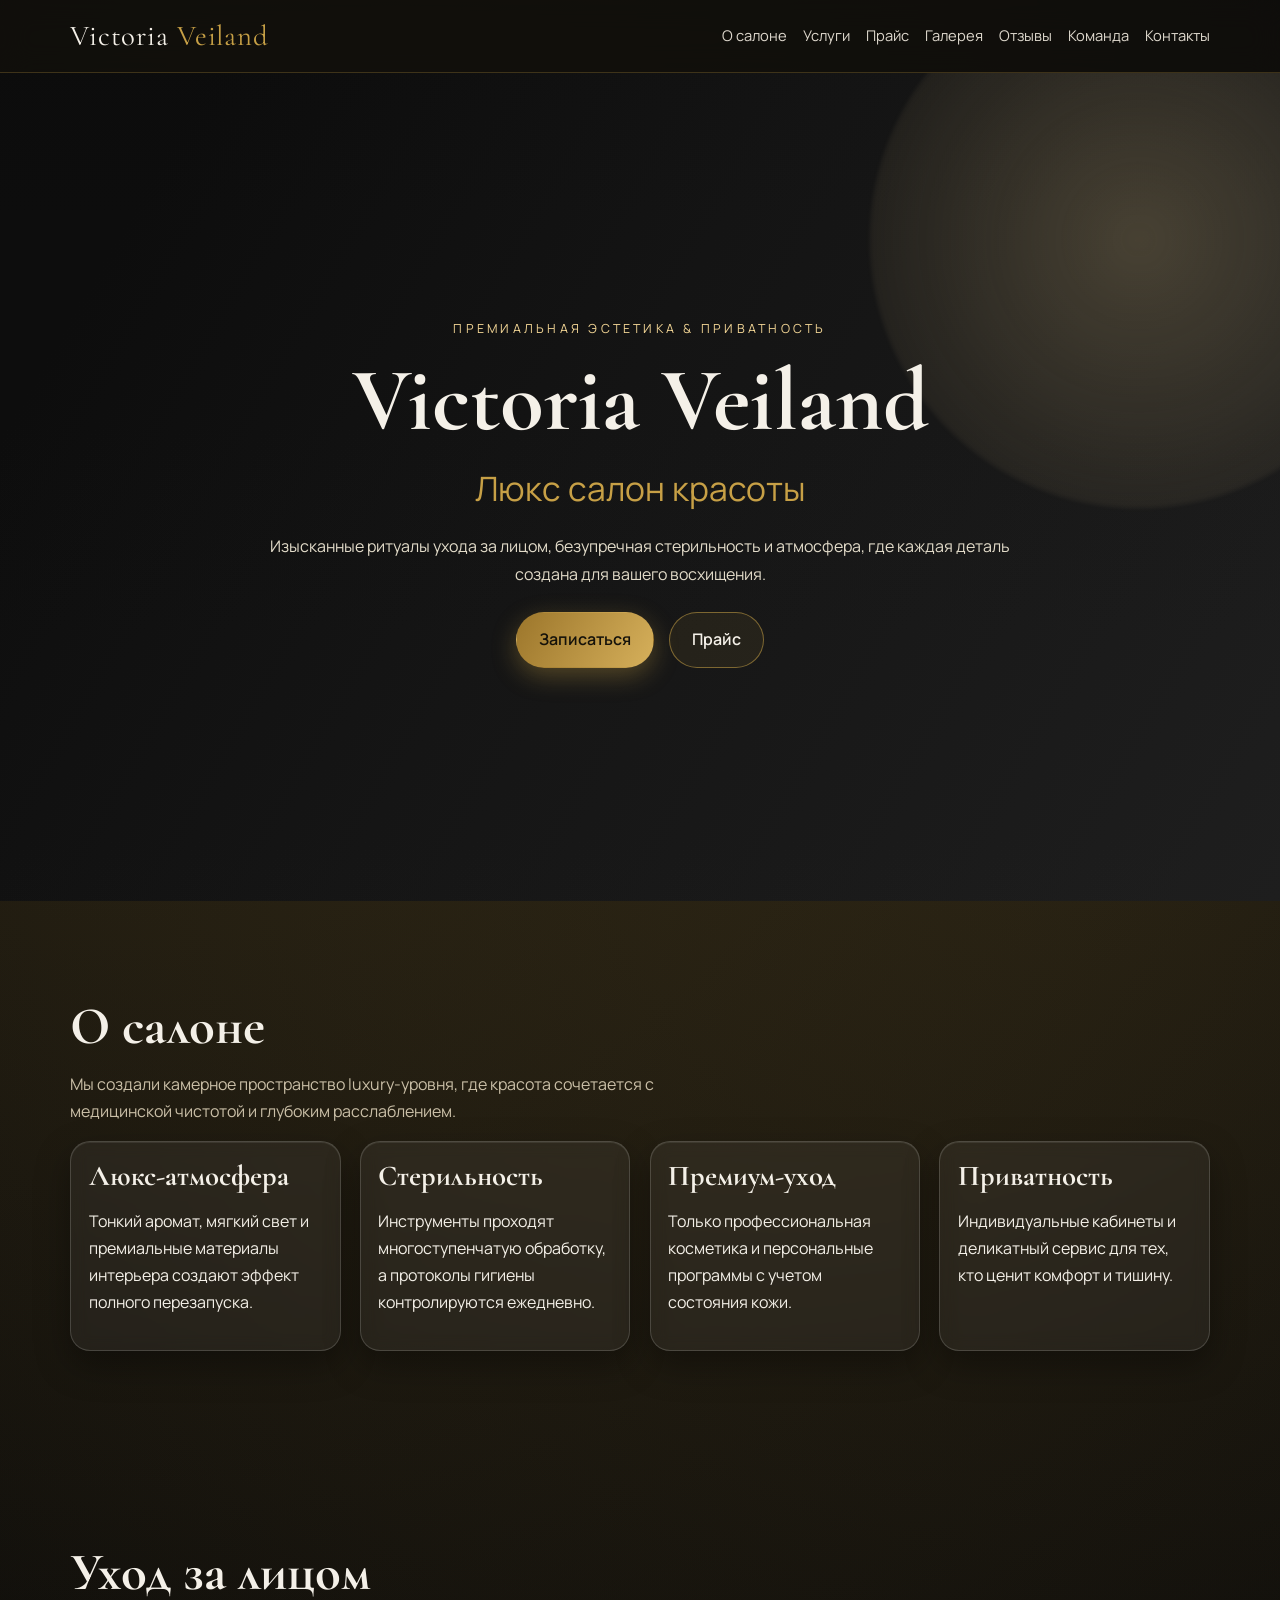
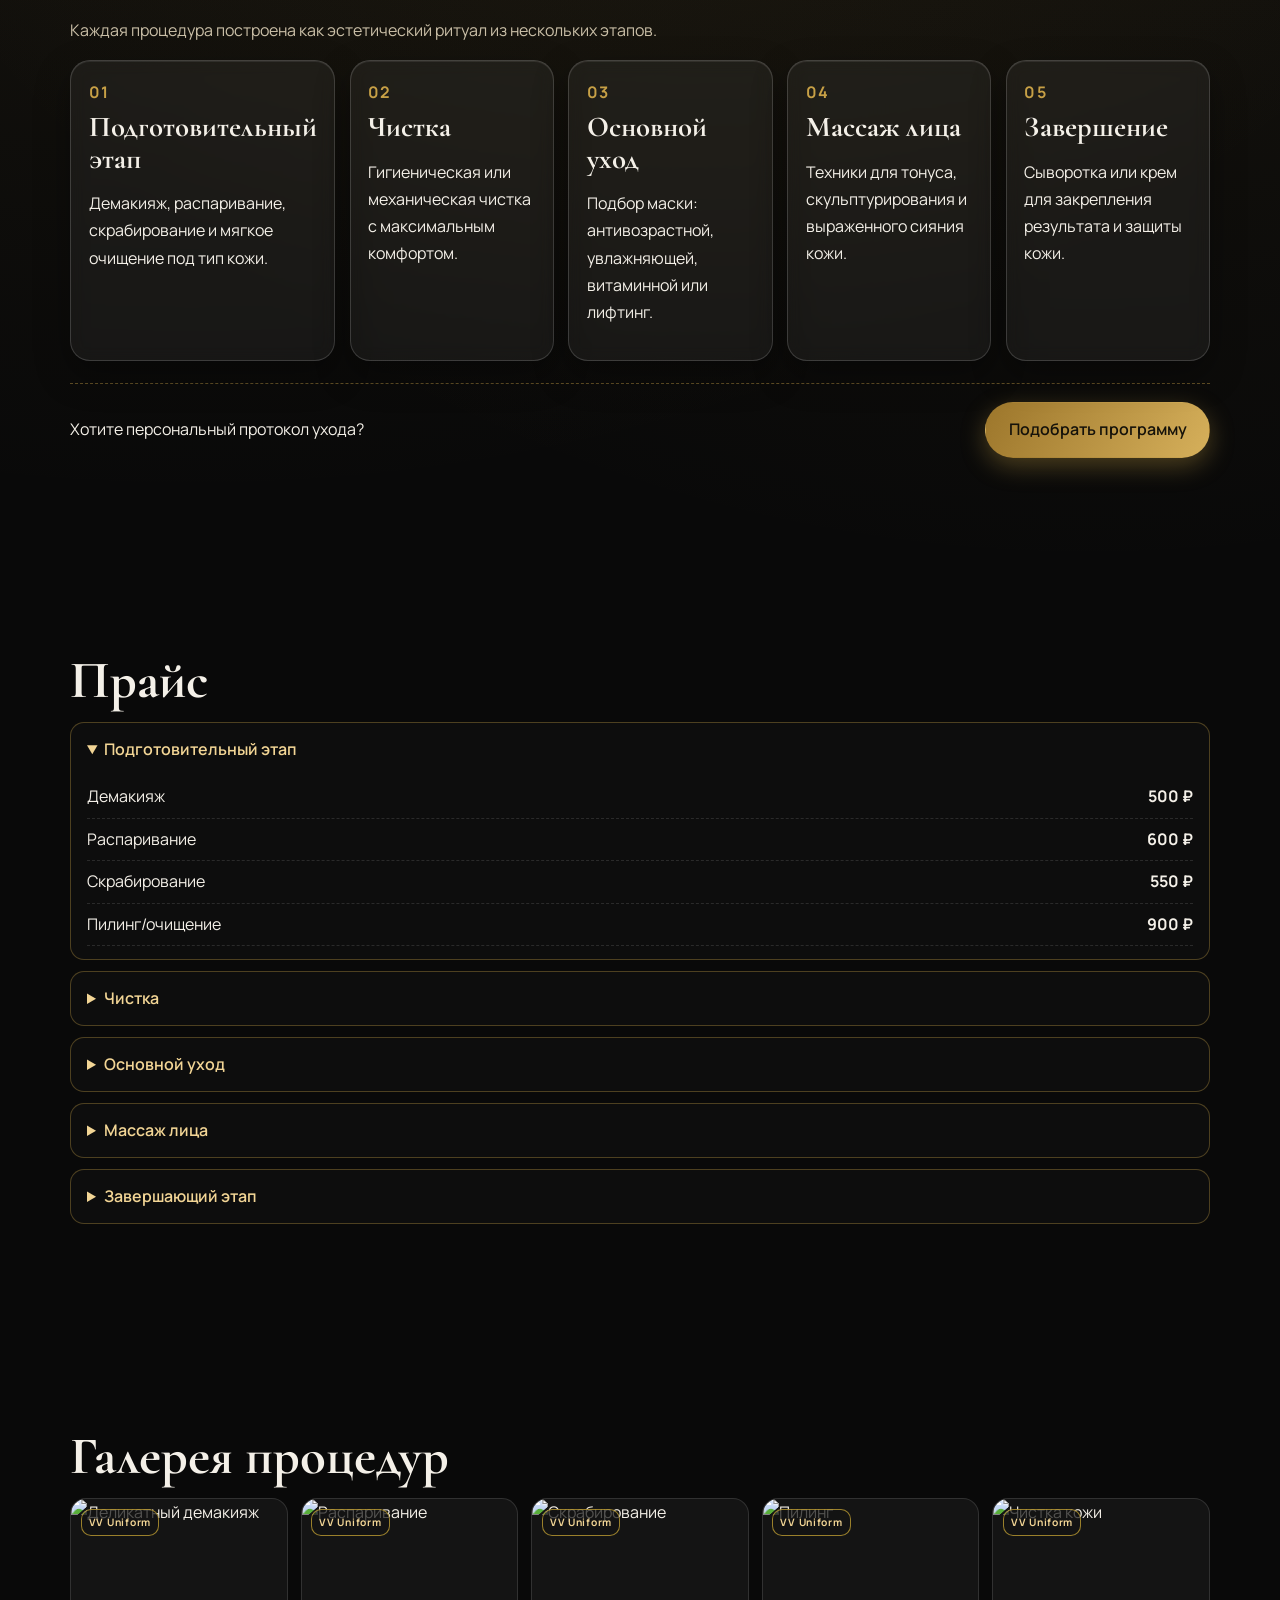
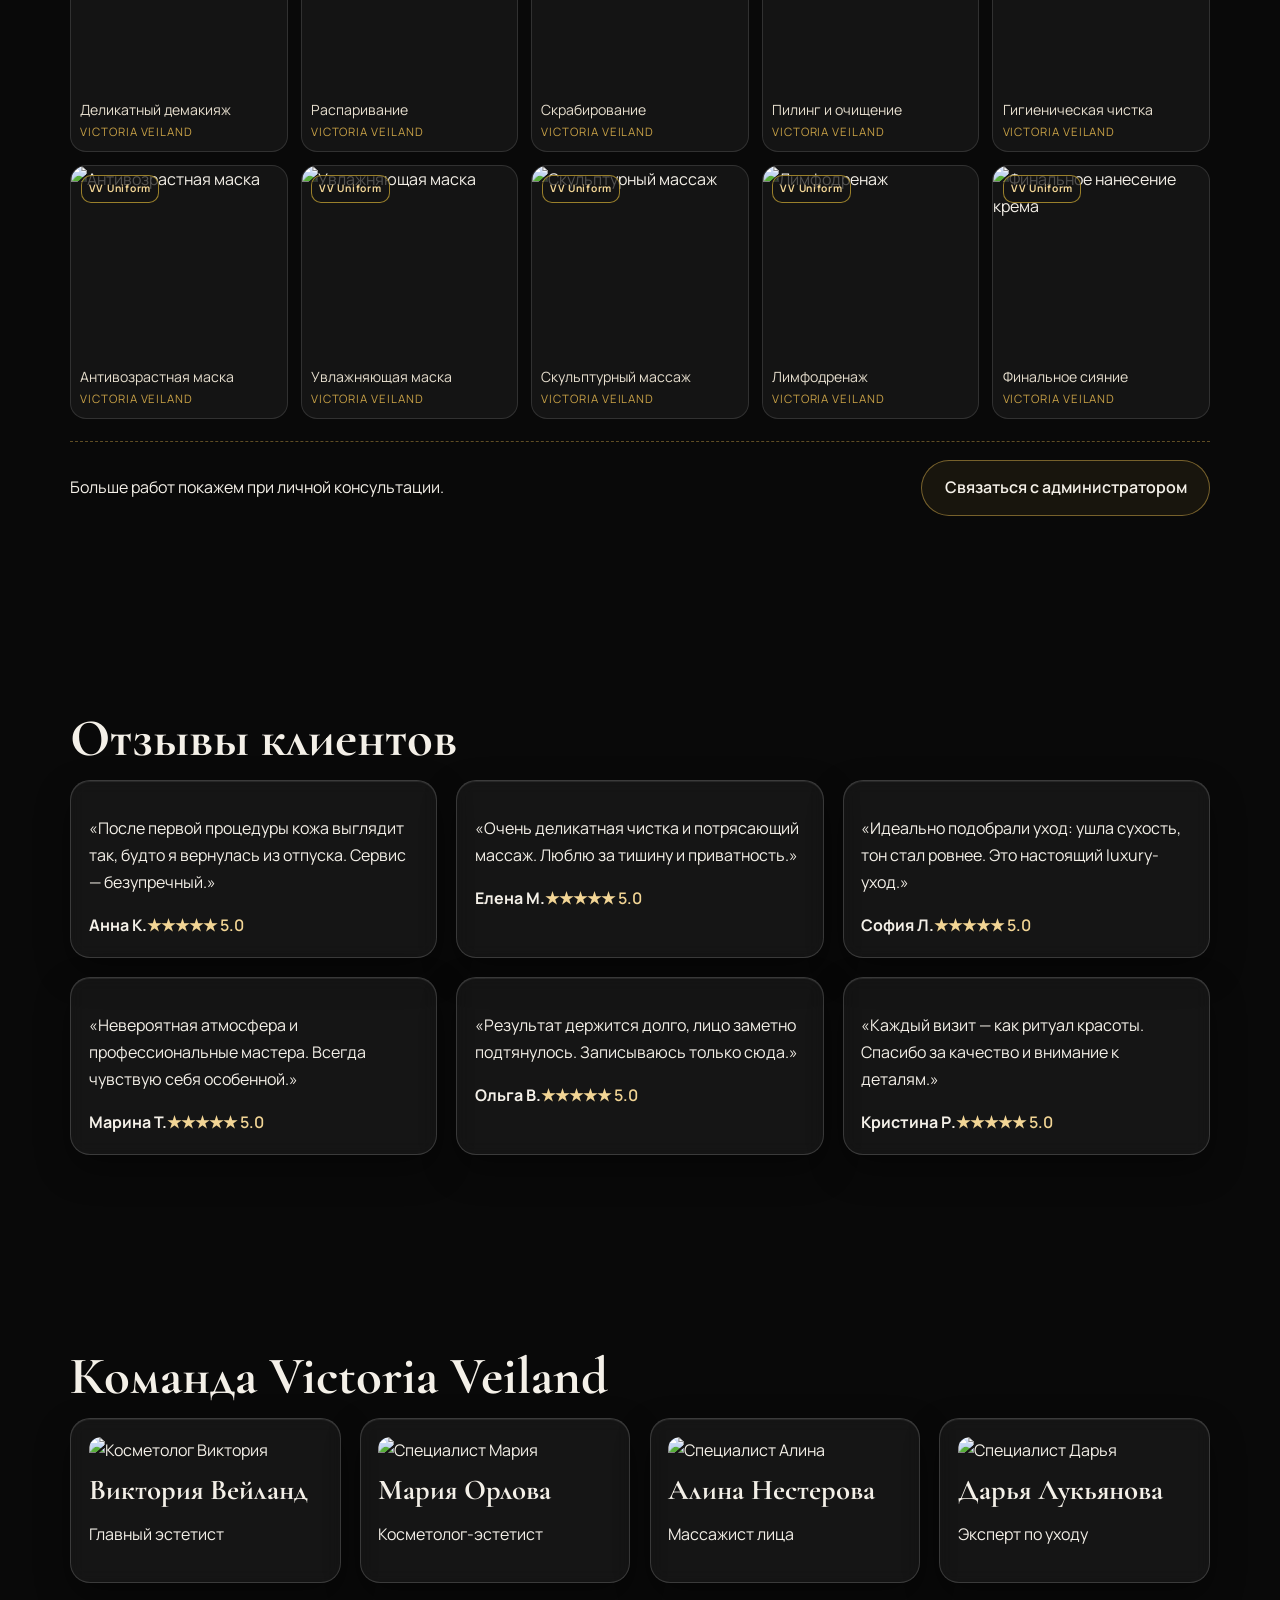
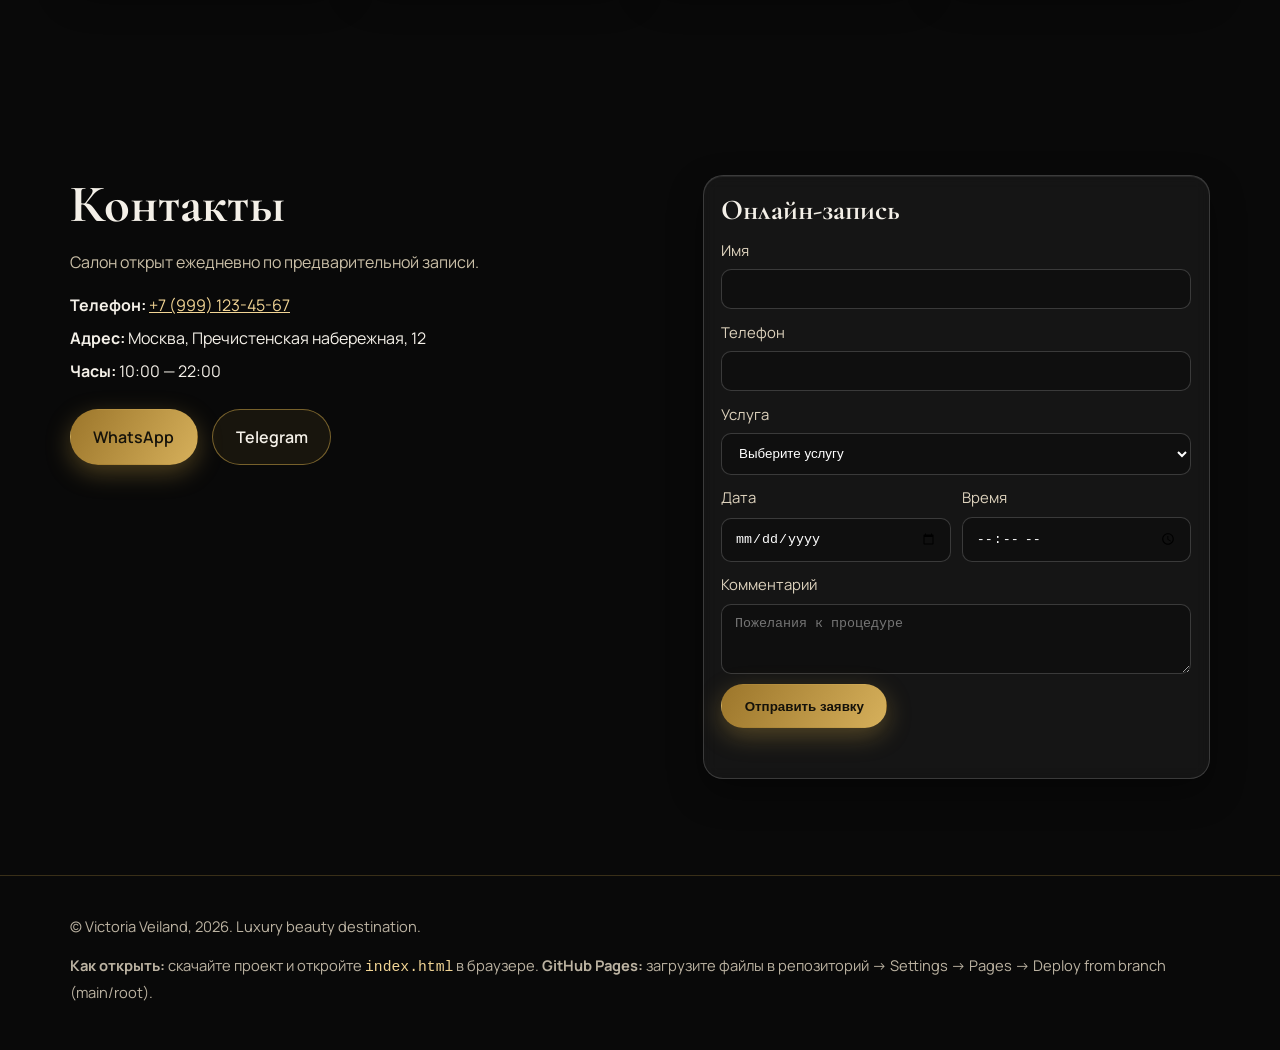
==== index.html @ d3573be5 "Create luxury one-page landing for Victoria Veiland salon" ====
<!DOCTYPE html>
<html lang="ru">
<head>
  <meta charset="UTF-8" />
  <meta name="viewport" content="width=device-width, initial-scale=1.0" />
  <meta name="description" content="Victoria Veiland — люкс салон красоты с премиальным уходом за лицом." />
  <title>Victoria Veiland — Люкс салон красоты</title>
  <link rel="preconnect" href="https://fonts.googleapis.com">
  <link rel="preconnect" href="https://fonts.gstatic.com" crossorigin>
  <link href="https://fonts.googleapis.com/css2?family=Cormorant+Garamond:wght@500;600;700&family=Manrope:wght@400;500;600&display=swap" rel="stylesheet">
  <link rel="stylesheet" href="styles.css" />
</head>
<body>
  <header class="header" id="top">
    <div class="container nav-wrap">
      <a href="#top" class="logo">Victoria <span>Veiland</span></a>
      <nav class="nav">
        <a href="#about">О салоне</a>
        <a href="#services">Услуги</a>
        <a href="#price">Прайс</a>
        <a href="#gallery">Галерея</a>
        <a href="#reviews">Отзывы</a>
        <a href="#team">Команда</a>
        <a href="#contacts">Контакты</a>
      </nav>
    </div>
  </header>

  <main>
    <section class="hero">
      <div class="hero-glow"></div>
      <div class="container hero-content reveal">
        <p class="hero-kicker">Премиальная эстетика & приватность</p>
        <h1>Victoria Veiland</h1>
        <p class="hero-subtitle">Люкс салон красоты</p>
        <p class="hero-description">Изысканные ритуалы ухода за лицом, безупречная стерильность и атмосфера, где каждая деталь создана для вашего восхищения.</p>
        <div class="hero-actions">
          <a class="btn btn-primary" href="#booking">Записаться</a>
          <a class="btn btn-ghost" href="#price">Прайс</a>
        </div>
      </div>
    </section>

    <section class="section reveal" id="about">
      <div class="container">
        <h2>О салоне</h2>
        <p class="section-lead">Мы создали камерное пространство luxury-уровня, где красота сочетается с медицинской чистотой и глубоким расслаблением.</p>
        <div class="grid four">
          <article class="glass-card">
            <h3>Люкс-атмосфера</h3>
            <p>Тонкий аромат, мягкий свет и премиальные материалы интерьера создают эффект полного перезапуска.</p>
          </article>
          <article class="glass-card">
            <h3>Стерильность</h3>
            <p>Инструменты проходят многоступенчатую обработку, а протоколы гигиены контролируются ежедневно.</p>
          </article>
          <article class="glass-card">
            <h3>Премиум-уход</h3>
            <p>Только профессиональная косметика и персональные программы с учетом состояния кожи.</p>
          </article>
          <article class="glass-card">
            <h3>Приватность</h3>
            <p>Индивидуальные кабинеты и деликатный сервис для тех, кто ценит комфорт и тишину.</p>
          </article>
        </div>
      </div>
    </section>

    <section class="section reveal" id="services">
      <div class="container">
        <h2>Уход за лицом</h2>
        <p class="section-lead">Каждая процедура построена как эстетический ритуал из нескольких этапов.</p>
        <div class="timeline">
          <article class="glass-card stage">
            <span>01</span><h3>Подготовительный этап</h3><p>Демакияж, распаривание, скрабирование и мягкое очищение под тип кожи.</p>
          </article>
          <article class="glass-card stage">
            <span>02</span><h3>Чистка</h3><p>Гигиеническая или механическая чистка с максимальным комфортом.</p>
          </article>
          <article class="glass-card stage">
            <span>03</span><h3>Основной уход</h3><p>Подбор маски: антивозрастной, увлажняющей, витаминной или лифтинг.</p>
          </article>
          <article class="glass-card stage">
            <span>04</span><h3>Массаж лица</h3><p>Техники для тонуса, скульптурирования и выраженного сияния кожи.</p>
          </article>
          <article class="glass-card stage">
            <span>05</span><h3>Завершение</h3><p>Сыворотка или крем для закрепления результата и защиты кожи.</p>
          </article>
        </div>
        <div class="cta-inline">
          <p>Хотите персональный протокол ухода?</p>
          <a class="btn btn-primary" href="#booking">Подобрать программу</a>
        </div>
      </div>
    </section>

    <section class="section reveal" id="price">
      <div class="container">
        <h2>Прайс</h2>
        <div class="accordion">
          <details open>
            <summary>Подготовительный этап</summary>
            <ul>
              <li><span>Демакияж</span><b>500 ₽</b></li>
              <li><span>Распаривание</span><b>600 ₽</b></li>
              <li><span>Скрабирование</span><b>550 ₽</b></li>
              <li><span>Пилинг/очищение</span><b>900 ₽</b></li>
            </ul>
          </details>
          <details>
            <summary>Чистка</summary>
            <ul>
              <li><span>Гигиеническая чистка</span><b>1400 ₽</b></li>
              <li><span>Механическая чистка</span><b>1900 ₽</b></li>
            </ul>
          </details>
          <details>
            <summary>Основной уход</summary>
            <ul>
              <li><span>Маска распаривающая</span><b>800 ₽</b></li>
              <li><span>Маска (антивозрастная)</span><b>1500 ₽</b></li>
              <li><span>Маска (увлажняющая)</span><b>1200 ₽</b></li>
              <li><span>Маска (для упругости/подтягивающая)</span><b>1400 ₽</b></li>
              <li><span>Маска (витаминная/питательная)</span><b>1300 ₽</b></li>
            </ul>
          </details>
          <details>
            <summary>Массаж лица</summary>
            <ul>
              <li><span>Классический</span><b>1600 ₽</b></li>
              <li><span>Скульптурирующий</span><b>1900 ₽</b></li>
              <li><span>Лимфодренажный</span><b>1700 ₽</b></li>
              <li><span>Против второго подбородка</span><b>1800 ₽</b></li>
              <li><span>Медовый</span><b>2000 ₽</b></li>
            </ul>
          </details>
          <details>
            <summary>Завершающий этап</summary>
            <ul>
              <li><span>Нанесение сыворотки или крема</span><b>500 ₽</b></li>
            </ul>
          </details>
        </div>
      </div>
    </section>

    <section class="section reveal" id="gallery">
      <div class="container">
        <h2>Галерея процедур</h2>
        <div class="gallery-grid">
          <figure class="photo-card"><img src="images/service-01.jpg" alt="Деликатный демакияж"><figcaption>Деликатный демакияж <span>Victoria Veiland</span></figcaption></figure>
          <figure class="photo-card"><img src="images/service-02.jpg" alt="Распаривание"><figcaption>Распаривание <span>Victoria Veiland</span></figcaption></figure>
          <figure class="photo-card"><img src="images/service-03.jpg" alt="Скрабирование"><figcaption>Скрабирование <span>Victoria Veiland</span></figcaption></figure>
          <figure class="photo-card"><img src="images/service-04.jpg" alt="Пилинг"><figcaption>Пилинг и очищение <span>Victoria Veiland</span></figcaption></figure>
          <figure class="photo-card"><img src="images/service-05.jpg" alt="Чистка кожи"><figcaption>Гигиеническая чистка <span>Victoria Veiland</span></figcaption></figure>
          <figure class="photo-card"><img src="images/service-06.jpg" alt="Антивозрастная маска"><figcaption>Антивозрастная маска <span>Victoria Veiland</span></figcaption></figure>
          <figure class="photo-card"><img src="images/service-07.jpg" alt="Увлажняющая маска"><figcaption>Увлажняющая маска <span>Victoria Veiland</span></figcaption></figure>
          <figure class="photo-card"><img src="images/service-08.jpg" alt="Скульптурный массаж"><figcaption>Скульптурный массаж <span>Victoria Veiland</span></figcaption></figure>
          <figure class="photo-card"><img src="images/service-09.jpg" alt="Лимфодренаж"><figcaption>Лимфодренаж <span>Victoria Veiland</span></figcaption></figure>
          <figure class="photo-card"><img src="images/service-10.jpg" alt="Финальное нанесение крема"><figcaption>Финальное сияние <span>Victoria Veiland</span></figcaption></figure>
        </div>
        <div class="cta-inline">
          <p>Больше работ покажем при личной консультации.</p>
          <a class="btn btn-ghost" href="#contacts">Связаться с администратором</a>
        </div>
      </div>
    </section>

    <section class="section reveal" id="reviews">
      <div class="container">
        <h2>Отзывы клиентов</h2>
        <div class="grid three">
          <article class="glass-card review"><p>«После первой процедуры кожа выглядит так, будто я вернулась из отпуска. Сервис — безупречный.»</p><strong>Анна К.</strong><span>★★★★★ 5.0</span></article>
          <article class="glass-card review"><p>«Очень деликатная чистка и потрясающий массаж. Люблю за тишину и приватность.»</p><strong>Елена М.</strong><span>★★★★★ 5.0</span></article>
          <article class="glass-card review"><p>«Идеально подобрали уход: ушла сухость, тон стал ровнее. Это настоящий luxury-уход.»</p><strong>София Л.</strong><span>★★★★★ 5.0</span></article>
          <article class="glass-card review"><p>«Невероятная атмосфера и профессиональные мастера. Всегда чувствую себя особенной.»</p><strong>Марина Т.</strong><span>★★★★★ 5.0</span></article>
          <article class="glass-card review"><p>«Результат держится долго, лицо заметно подтянулось. Записываюсь только сюда.»</p><strong>Ольга В.</strong><span>★★★★★ 5.0</span></article>
          <article class="glass-card review"><p>«Каждый визит — как ритуал красоты. Спасибо за качество и внимание к деталям.»</p><strong>Кристина Р.</strong><span>★★★★★ 5.0</span></article>
        </div>
      </div>
    </section>

    <section class="section reveal" id="team">
      <div class="container">
        <h2>Команда Victoria Veiland</h2>
        <div class="grid four team-grid">
          <article class="glass-card specialist"><img src="images/team-01.jpg" alt="Косметолог Виктория"><h3>Виктория Вейланд</h3><p>Главный эстетист</p></article>
          <article class="glass-card specialist"><img src="images/team-02.jpg" alt="Специалист Мария"><h3>Мария Орлова</h3><p>Косметолог-эстетист</p></article>
          <article class="glass-card specialist"><img src="images/team-03.jpg" alt="Специалист Алина"><h3>Алина Нестерова</h3><p>Массажист лица</p></article>
          <article class="glass-card specialist"><img src="images/team-04.jpg" alt="Специалист Дарья"><h3>Дарья Лукьянова</h3><p>Эксперт по уходу</p></article>
        </div>
      </div>
    </section>

    <section class="section reveal" id="contacts">
      <div class="container two-col">
        <div>
          <h2>Контакты</h2>
          <p class="section-lead">Салон открыт ежедневно по предварительной записи.</p>
          <ul class="contact-list">
            <li><strong>Телефон:</strong> <a href="tel:+79991234567">+7 (999) 123-45-67</a></li>
            <li><strong>Адрес:</strong> Москва, Пречистенская набережная, 12</li>
            <li><strong>Часы:</strong> 10:00 — 22:00</li>
          </ul>
          <div class="hero-actions">
            <a class="btn btn-primary" href="https://wa.me/79991234567" target="_blank" rel="noopener">WhatsApp</a>
            <a class="btn btn-ghost" href="https://t.me/victoriaveiland" target="_blank" rel="noopener">Telegram</a>
          </div>
        </div>
        <form class="glass-card booking-form" id="booking">
          <h3>Онлайн-запись</h3>
          <label>Имя<input type="text" name="name" required></label>
          <label>Телефон<input type="tel" name="phone" required></label>
          <label>Услуга
            <select name="service" required>
              <option value="">Выберите услугу</option>
              <option>Комплексный уход за лицом</option>
              <option>Чистка лица</option>
              <option>Массаж лица</option>
              <option>Индивидуальная программа</option>
            </select>
          </label>
          <div class="form-row">
            <label>Дата<input type="date" name="date" required></label>
            <label>Время<input type="time" name="time" required></label>
          </div>
          <label>Комментарий<textarea name="comment" rows="3" placeholder="Пожелания к процедуре"></textarea></label>
          <button type="submit" class="btn btn-primary">Отправить заявку</button>
          <p class="success-message" id="formMessage" aria-live="polite"></p>
        </form>
      </div>
    </section>
  </main>

  <footer class="footer">
    <div class="container">
      <p>© Victoria Veiland, 2026. Luxury beauty destination.</p>
      <p class="howto"><strong>Как открыть:</strong> скачайте проект и откройте <code>index.html</code> в браузере. <strong>GitHub Pages:</strong> загрузите файлы в репозиторий → Settings → Pages → Deploy from branch (main/root).</p>
    </div>
  </footer>
  <script src="script.js"></script>
</body>
</html>
---- styles.css ----
:root {
  --bg: #090909;
  --bg-soft: #111112;
  --gold: #c7a046;
  --gold-soft: #f2d595;
  --text: #f4f0e8;
  --muted: #cabfa7;
  --glass: rgba(255, 255, 255, 0.05);
  --border: rgba(255, 255, 255, 0.16);
}
* { box-sizing: border-box; }
html { scroll-behavior: smooth; }
body {
  margin: 0;
  font-family: 'Manrope', sans-serif;
  color: var(--text);
  background: radial-gradient(circle at 15% 5%, rgba(199, 160, 70, 0.16), transparent 32%),
              radial-gradient(circle at 85% 12%, rgba(199, 160, 70, 0.12), transparent 28%),
              var(--bg);
  line-height: 1.7;
}
.container { width: min(1140px, 92vw); margin: 0 auto; }
.section { padding: 6rem 0; }
h1, h2, h3 { font-family: 'Cormorant Garamond', serif; line-height: 1.1; margin: 0 0 .8rem; }
h1 { font-size: clamp(2.8rem, 7vw, 6rem); }
h2 { font-size: clamp(2rem, 5vw, 3.3rem); }
h3 { font-size: 1.8rem; }
.section-lead { color: var(--muted); max-width: 68ch; }

.header {
  position: sticky; top: 0; z-index: 30;
  backdrop-filter: blur(14px);
  background: rgba(10,10,10,.75);
  border-bottom: 1px solid rgba(199,160,70,.25);
}
.nav-wrap { display: flex; align-items: center; justify-content: space-between; min-height: 72px; gap: 1rem; }
.logo { color: var(--text); text-decoration: none; font-family: 'Cormorant Garamond', serif; font-size: 1.8rem; letter-spacing: .03em; }
.logo span { color: var(--gold); }
.nav { display: flex; gap: 1rem; flex-wrap: wrap; }
.nav a { color: #ded8cd; text-decoration: none; font-size: .92rem; }
.nav a:hover { color: var(--gold-soft); }

.hero {
  min-height: 92vh;
  display: grid;
  place-items: center;
  position: relative;
  overflow: hidden;
  background: linear-gradient(120deg, #0a0a0a 12%, #111111 46%, #1a1a1a 100%);
}
.hero::before {
  content: "";
  position: absolute;
  inset: 0;
  background: linear-gradient(to top, rgba(9,9,9,0.92), rgba(9,9,9,0.48)), url('images/hero.jpg') center/cover no-repeat;
  mix-blend-mode: screen;
  opacity: .46;
}
.hero-glow {
  position: absolute;
  width: 42vw; height: 42vw;
  border-radius: 50%;
  right: -10vw; top: -8vw;
  background: radial-gradient(circle, rgba(242,213,149,.22), rgba(242,213,149,0));
  filter: blur(2px);
}
.hero-content { position: relative; text-align: center; max-width: 760px; z-index: 2; }
.hero-kicker { text-transform: uppercase; letter-spacing: .26em; font-size: .78rem; color: var(--gold-soft); }
.hero-subtitle { font-size: clamp(1.5rem, 4vw, 2.1rem); color: var(--gold); margin: -.2rem 0 1rem; }
.hero-description { color: #e2dbc9; }
.hero-actions { display: flex; gap: .9rem; flex-wrap: wrap; margin-top: 1.5rem; }
.hero-content .hero-actions { justify-content: center; }

.btn {
  display: inline-flex; align-items: center; justify-content: center;
  padding: .85rem 1.4rem;
  border-radius: 999px;
  text-decoration: none;
  border: 1px solid transparent;
  transition: transform .35s ease, box-shadow .35s ease, background .35s ease;
  font-weight: 600;
  color: var(--text);
}
.btn:hover { transform: translateY(-2px); }
.btn-primary {
  background: linear-gradient(120deg, #9c762b, #d6b05b);
  color: #15120a;
  box-shadow: 0 8px 25px rgba(199,160,70,.35);
}
.btn-ghost {
  border-color: rgba(199,160,70,.55);
  background: rgba(199,160,70,.08);
}

.grid { display: grid; gap: 1.2rem; }
.grid.four { grid-template-columns: repeat(4, minmax(0, 1fr)); }
.grid.three { grid-template-columns: repeat(3, minmax(0, 1fr)); }
.two-col { display: grid; gap: 1.5rem; grid-template-columns: 1.2fr 1fr; }

.glass-card {
  background: var(--glass);
  border: 1px solid var(--border);
  backdrop-filter: blur(8px);
  border-radius: 20px;
  padding: 1.1rem;
  box-shadow: 0 14px 34px rgba(0,0,0,.35), inset 0 1px 0 rgba(255,255,255,.08);
  transition: transform .38s ease, border-color .38s ease;
}
.glass-card:hover { transform: translateY(-5px); border-color: rgba(199,160,70,.55); }

.timeline { display: grid; grid-template-columns: repeat(5, 1fr); gap: .9rem; margin-top: 1rem; }
.stage span { display: inline-block; color: var(--gold); font-weight: 700; letter-spacing: .08em; margin-bottom: .3rem; }
.cta-inline {
  margin-top: 1.4rem;
  border-top: 1px dashed rgba(199,160,70,.45);
  padding-top: 1rem;
  display: flex; justify-content: space-between; align-items: center; gap: 1rem; flex-wrap: wrap;
}

.accordion details {
  border: 1px solid rgba(199,160,70,.35);
  background: rgba(255,255,255,.02);
  margin-bottom: .7rem;
  border-radius: 14px;
  padding: .8rem 1rem;
}
.accordion summary { cursor: pointer; font-weight: 600; color: var(--gold-soft); }
.accordion ul { list-style: none; margin: .8rem 0 0; padding: 0; }
.accordion li { display: flex; justify-content: space-between; border-bottom: 1px dashed rgba(255,255,255,.12); padding: .45rem 0; }

.gallery-grid { display: grid; grid-template-columns: repeat(5,1fr); gap: .8rem; }
.photo-card { margin: 0; position: relative; overflow: hidden; border-radius: 16px; background: #141414; border: 1px solid rgba(255,255,255,.12); }
.photo-card img { width: 100%; height: 190px; object-fit: cover; display: block; transition: transform .4s ease; }
.photo-card::after {
  content: "VV Uniform";
  position: absolute;
  top: .6rem; left: .6rem;
  font-size: .64rem; font-weight: 700; letter-spacing: .07em;
  background: rgba(20,20,20,.72); border: 1px solid rgba(212,175,55,.7);
  padding: .25rem .45rem; border-radius: 10px; color: var(--gold-soft);
}
.photo-card figcaption { padding: .58rem; font-size: .88rem; color: #e6dece; }
.photo-card figcaption span { display: block; color: var(--gold); font-size: .72rem; letter-spacing: .08em; text-transform: uppercase; }
.photo-card:hover img { transform: scale(1.06); }

.review span { color: var(--gold-soft); font-weight: 600; }
.specialist img { width: 100%; border-radius: 12px; height: 220px; object-fit: cover; margin-bottom: .6rem; }
.contact-list { list-style: none; padding: 0; }
.contact-list li { margin: .35rem 0; }
.contact-list a { color: var(--gold-soft); }
.booking-form label { display: grid; gap: .38rem; margin-bottom: .65rem; font-size: .93rem; color: #ddd2bd; }
.booking-form input, .booking-form textarea, .booking-form select {
  width: 100%; padding: .72rem .8rem; border-radius: 10px; border: 1px solid rgba(255,255,255,.18);
  background: rgba(0,0,0,.28); color: #fff;
}
.form-row { display: grid; grid-template-columns: 1fr 1fr; gap: .7rem; }
.success-message { min-height: 1.4rem; margin: .65rem 0 0; color: var(--gold-soft); }
.footer { border-top: 1px solid rgba(199,160,70,.25); padding: 1.4rem 0 2rem; color: #bcb3a2; font-size: .92rem; }
.howto code { color: var(--gold-soft); }

.reveal { opacity: 0; transform: translateY(24px); transition: opacity .8s ease, transform .8s ease; }
.reveal.visible { opacity: 1; transform: translateY(0); }

@media (max-width: 1100px) {
  .grid.four, .timeline, .gallery-grid { grid-template-columns: repeat(2, 1fr); }
  .grid.three { grid-template-columns: repeat(2, 1fr); }
}
@media (max-width: 760px) {
  .nav { display: none; }
  .section { padding: 4.2rem 0; }
  .grid.four, .grid.three, .timeline, .gallery-grid, .two-col, .form-row { grid-template-columns: 1fr; }
  .photo-card img { height: 220px; }
}
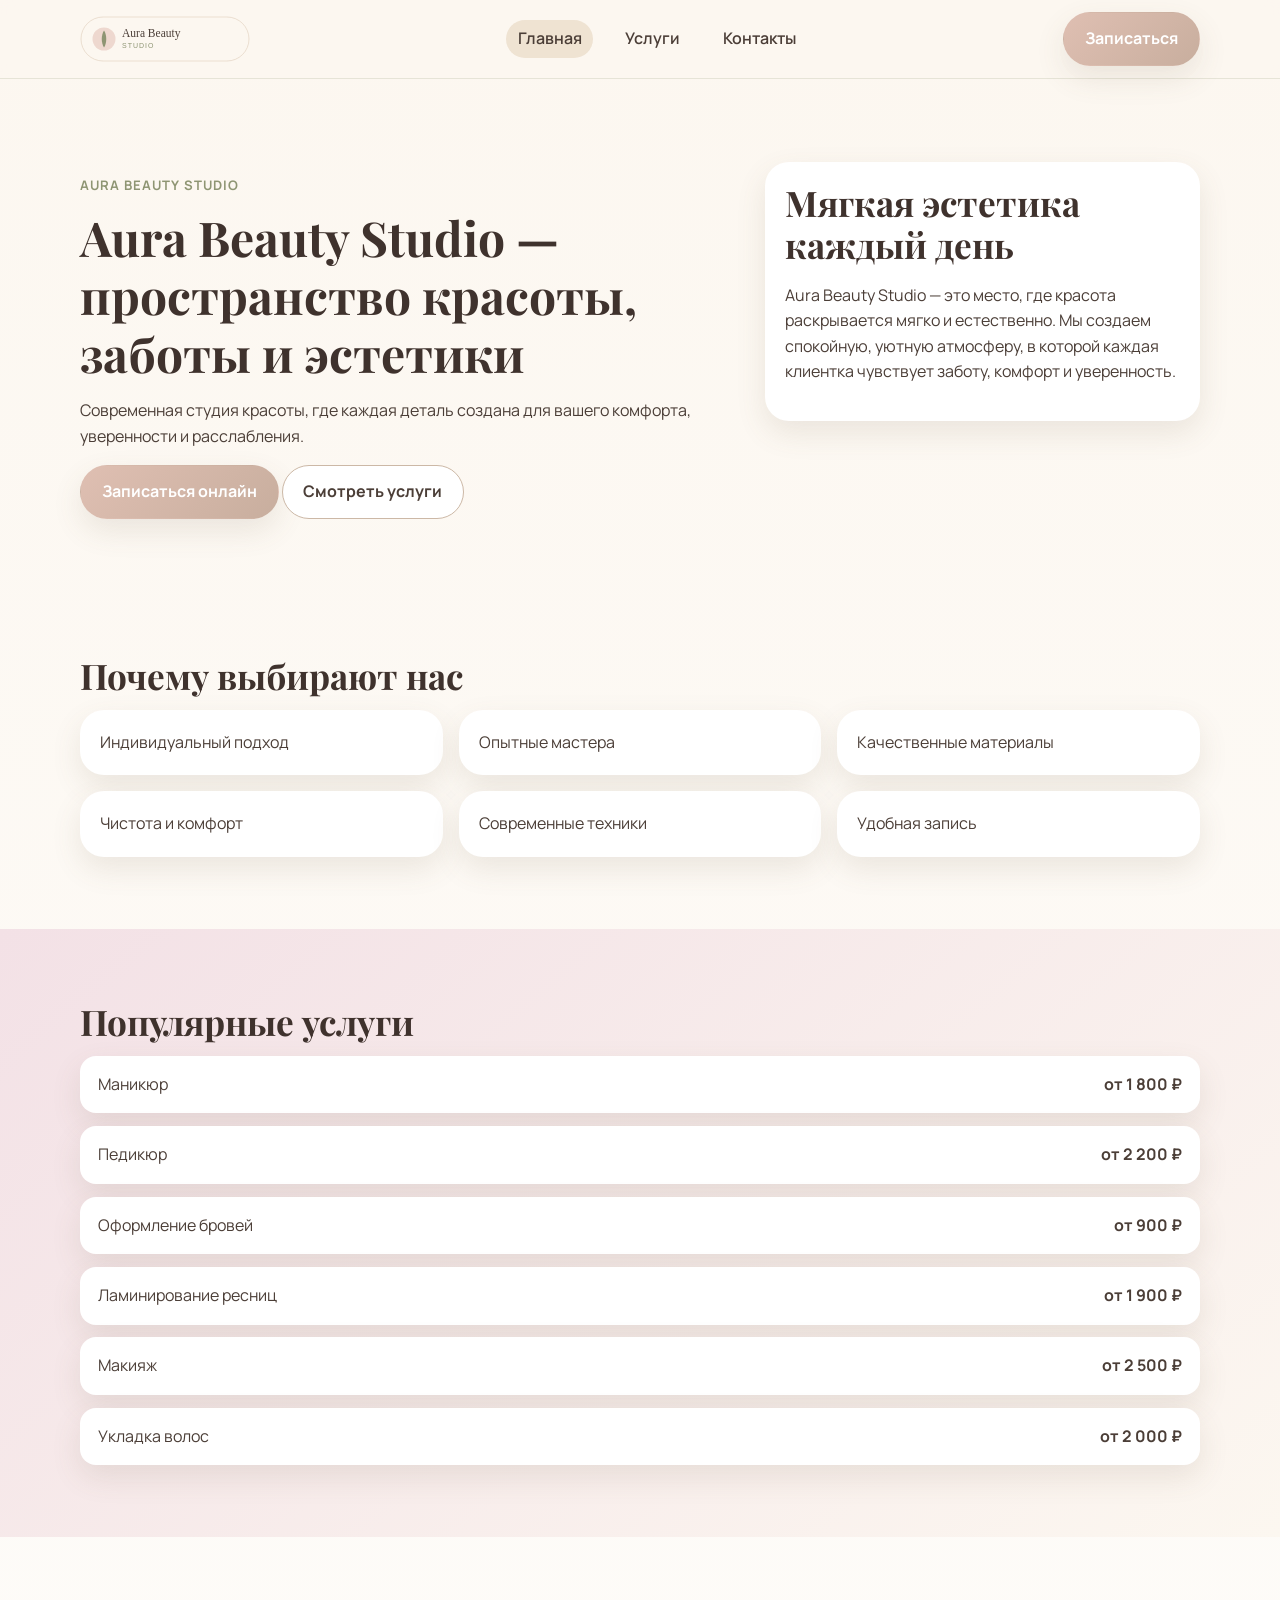
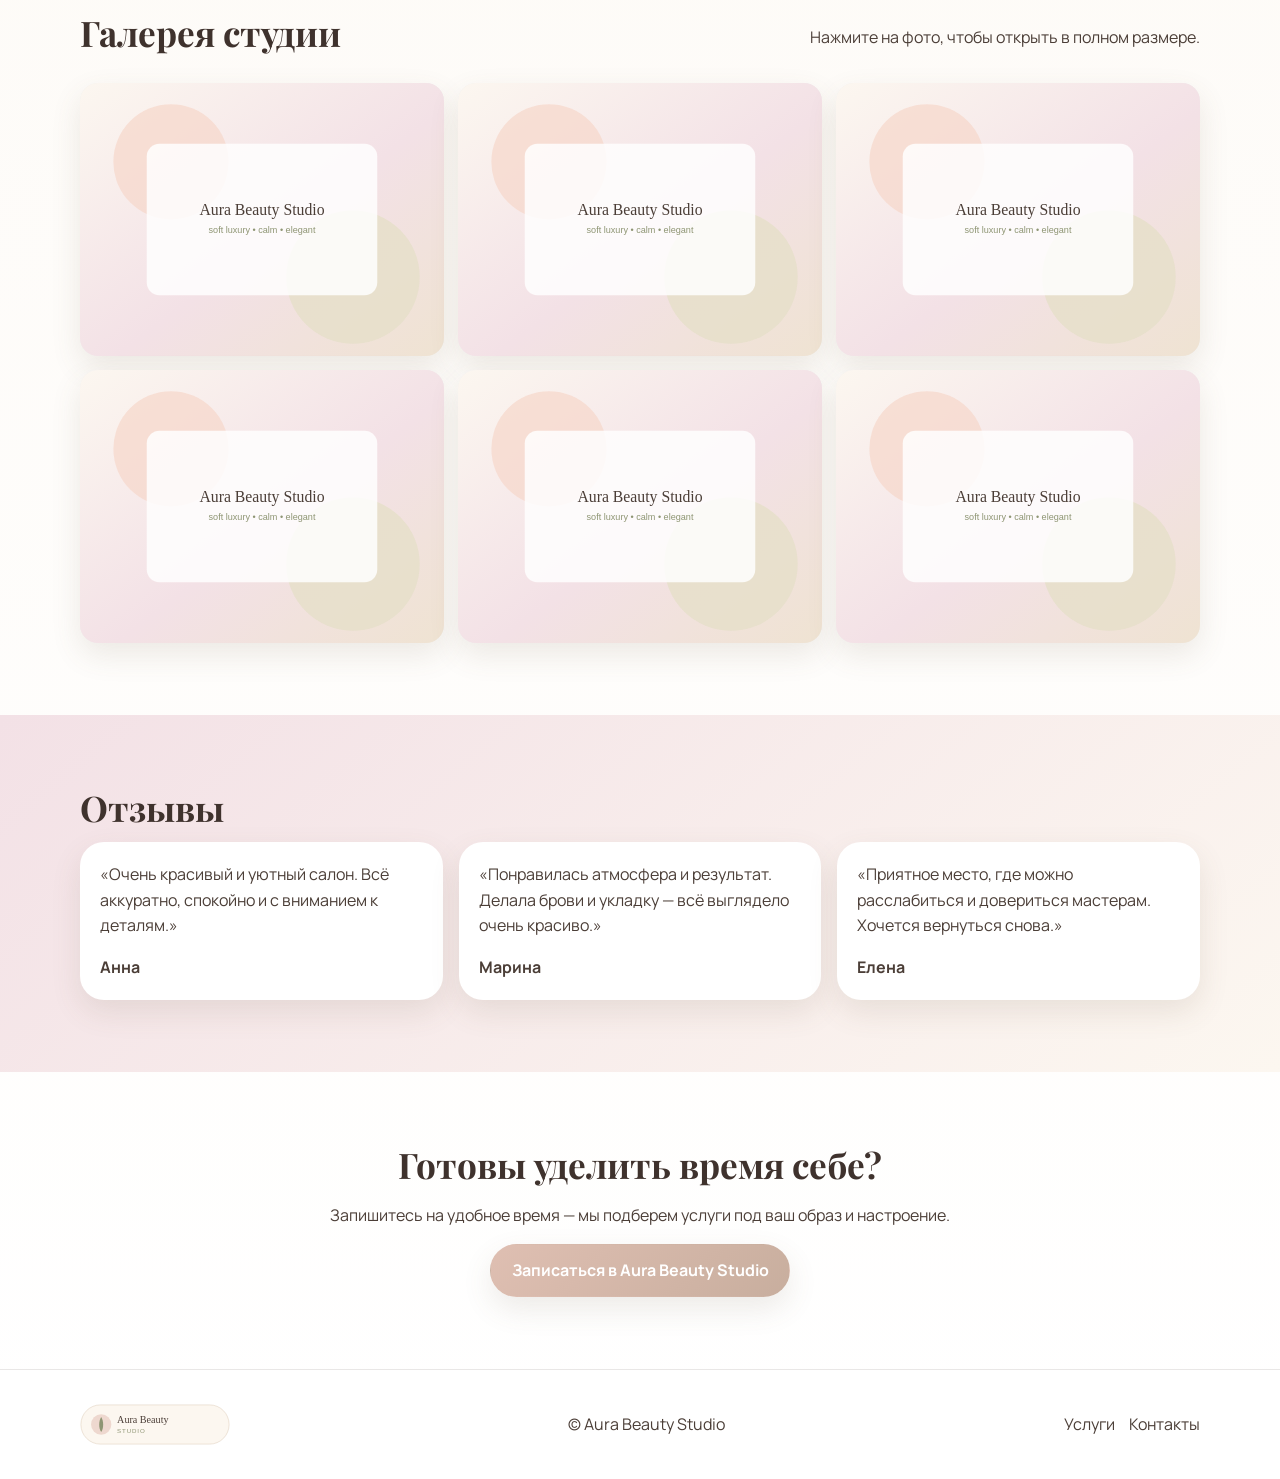
==== commit d9d6fe3f: "Rebuild site into new 3-page Aura Beauty Studio experience" ====
--- a/index.html
+++ b/index.html
@@ -1,243 +1,123 @@
-<!DOCTYPE html>
+<!doctype html>
 <html lang="ru">
 <head>
   <meta charset="UTF-8" />
   <meta name="viewport" content="width=device-width, initial-scale=1.0" />
-  <meta name="description" content="Victoria Veiland — люкс салон красоты с премиальным уходом за лицом." />
-  <title>Victoria Veiland — Люкс салон красоты</title>
+  <meta name="description" content="Aura Beauty Studio — пространство красоты, заботы и эстетики." />
+  <title>Aura Beauty Studio — Главная</title>
   <link rel="preconnect" href="https://fonts.googleapis.com">
   <link rel="preconnect" href="https://fonts.gstatic.com" crossorigin>
-  <link href="https://fonts.googleapis.com/css2?family=Cormorant+Garamond:wght@500;600;700&family=Manrope:wght@400;500;600&display=swap" rel="stylesheet">
+  <link href="https://fonts.googleapis.com/css2?family=Manrope:wght@400;500;600;700&family=Playfair+Display:wght@500;600;700&display=swap" rel="stylesheet">
   <link rel="stylesheet" href="styles.css" />
 </head>
 <body>
-  <header class="header" id="top">
+  <header class="site-header">
     <div class="container nav-wrap">
-      <a href="#top" class="logo">Victoria <span>Veiland</span></a>
-      <nav class="nav">
-        <a href="#about">О салоне</a>
-        <a href="#services">Услуги</a>
-        <a href="#price">Прайс</a>
-        <a href="#gallery">Галерея</a>
-        <a href="#reviews">Отзывы</a>
-        <a href="#team">Команда</a>
-        <a href="#contacts">Контакты</a>
+      <a href="index.html" class="logo-link"><img src="images/logo-aura.svg" alt="Aura Beauty Studio" class="logo"></a>
+      <button class="menu-toggle" aria-expanded="false" aria-label="Открыть меню">☰</button>
+      <nav class="site-nav">
+        <a href="index.html" class="active">Главная</a>
+        <a href="services.html">Услуги</a>
+        <a href="contact.html">Контакты</a>
       </nav>
+      <a href="contact.html#booking" class="btn btn-primary desktop-only">Записаться</a>
     </div>
   </header>
 
   <main>
     <section class="hero">
-      <div class="hero-glow"></div>
-      <div class="container hero-content reveal">
-        <p class="hero-kicker">Премиальная эстетика & приватность</p>
-        <h1>Victoria Veiland</h1>
-        <p class="hero-subtitle">Люкс салон красоты</p>
-        <p class="hero-description">Изысканные ритуалы ухода за лицом, безупречная стерильность и атмосфера, где каждая деталь создана для вашего восхищения.</p>
-        <div class="hero-actions">
-          <a class="btn btn-primary" href="#booking">Записаться</a>
-          <a class="btn btn-ghost" href="#price">Прайс</a>
+      <div class="container hero-grid">
+        <div>
+          <p class="eyebrow">Aura Beauty Studio</p>
+          <h1>Aura Beauty Studio — пространство красоты, заботы и эстетики</h1>
+          <p>Современная студия красоты, где каждая деталь создана для вашего комфорта, уверенности и расслабления.</p>
+          <div class="hero-actions">
+            <a class="btn btn-primary" href="contact.html#booking">Записаться онлайн</a>
+            <a class="btn btn-secondary" href="services.html">Смотреть услуги</a>
+          </div>
+        </div>
+        <div class="hero-card soft-card">
+          <h2>Мягкая эстетика каждый день</h2>
+          <p>Aura Beauty Studio — это место, где красота раскрывается мягко и естественно. Мы создаем спокойную, уютную атмосферу, в которой каждая клиентка чувствует заботу, комфорт и уверенность.</p>
         </div>
       </div>
     </section>
 
-    <section class="section reveal" id="about">
+    <section class="section container">
+      <h2>Почему выбирают нас</h2>
+      <div class="grid cols-3">
+        <article class="soft-card">Индивидуальный подход</article>
+        <article class="soft-card">Опытные мастера</article>
+        <article class="soft-card">Качественные материалы</article>
+        <article class="soft-card">Чистота и комфорт</article>
+        <article class="soft-card">Современные техники</article>
+        <article class="soft-card">Удобная запись</article>
+      </div>
+    </section>
+
+    <section class="section section-tint">
       <div class="container">
-        <h2>О салоне</h2>
-        <p class="section-lead">Мы создали камерное пространство luxury-уровня, где красота сочетается с медицинской чистотой и глубоким расслаблением.</p>
-        <div class="grid four">
-          <article class="glass-card">
-            <h3>Люкс-атмосфера</h3>
-            <p>Тонкий аромат, мягкий свет и премиальные материалы интерьера создают эффект полного перезапуска.</p>
-          </article>
-          <article class="glass-card">
-            <h3>Стерильность</h3>
-            <p>Инструменты проходят многоступенчатую обработку, а протоколы гигиены контролируются ежедневно.</p>
-          </article>
-          <article class="glass-card">
-            <h3>Премиум-уход</h3>
-            <p>Только профессиональная косметика и персональные программы с учетом состояния кожи.</p>
-          </article>
-          <article class="glass-card">
-            <h3>Приватность</h3>
-            <p>Индивидуальные кабинеты и деликатный сервис для тех, кто ценит комфорт и тишину.</p>
-          </article>
+        <h2>Популярные услуги</h2>
+        <div class="price-list">
+          <div><span>Маникюр</span><b>от 1 800 ₽</b></div>
+          <div><span>Педикюр</span><b>от 2 200 ₽</b></div>
+          <div><span>Оформление бровей</span><b>от 900 ₽</b></div>
+          <div><span>Ламинирование ресниц</span><b>от 1 900 ₽</b></div>
+          <div><span>Макияж</span><b>от 2 500 ₽</b></div>
+          <div><span>Укладка волос</span><b>от 2 000 ₽</b></div>
         </div>
       </div>
     </section>
 
-    <section class="section reveal" id="services">
+    <section class="section container" id="gallery">
+      <div class="section-head">
+        <h2>Галерея студии</h2>
+        <p>Нажмите на фото, чтобы открыть в полном размере.</p>
+      </div>
+      <div class="gallery-grid">
+        <button class="gallery-item" data-full="images/gallery-1.svg"><img src="images/gallery-1.svg" alt="Интерьер студии Aura"></button>
+        <button class="gallery-item" data-full="images/gallery-2.svg"><img src="images/gallery-2.svg" alt="Маникюр в нежных оттенках"></button>
+        <button class="gallery-item" data-full="images/gallery-3.svg"><img src="images/gallery-3.svg" alt="Оформление бровей"></button>
+        <button class="gallery-item" data-full="images/gallery-4.svg"><img src="images/gallery-4.svg" alt="Укладка волос"></button>
+        <button class="gallery-item" data-full="images/gallery-5.svg"><img src="images/gallery-5.svg" alt="Макияж"></button>
+        <button class="gallery-item" data-full="images/gallery-6.svg"><img src="images/gallery-6.svg" alt="Уход за лицом"></button>
+      </div>
+    </section>
+
+    <section class="section section-tint">
       <div class="container">
-        <h2>Уход за лицом</h2>
-        <p class="section-lead">Каждая процедура построена как эстетический ритуал из нескольких этапов.</p>
-        <div class="timeline">
-          <article class="glass-card stage">
-            <span>01</span><h3>Подготовительный этап</h3><p>Демакияж, распаривание, скрабирование и мягкое очищение под тип кожи.</p>
-          </article>
-          <article class="glass-card stage">
-            <span>02</span><h3>Чистка</h3><p>Гигиеническая или механическая чистка с максимальным комфортом.</p>
-          </article>
-          <article class="glass-card stage">
-            <span>03</span><h3>Основной уход</h3><p>Подбор маски: антивозрастной, увлажняющей, витаминной или лифтинг.</p>
-          </article>
-          <article class="glass-card stage">
-            <span>04</span><h3>Массаж лица</h3><p>Техники для тонуса, скульптурирования и выраженного сияния кожи.</p>
-          </article>
-          <article class="glass-card stage">
-            <span>05</span><h3>Завершение</h3><p>Сыворотка или крем для закрепления результата и защиты кожи.</p>
-          </article>
-        </div>
-        <div class="cta-inline">
-          <p>Хотите персональный протокол ухода?</p>
-          <a class="btn btn-primary" href="#booking">Подобрать программу</a>
+        <h2>Отзывы</h2>
+        <div class="grid cols-3">
+          <article class="soft-card quote"><p>«Очень красивый и уютный салон. Всё аккуратно, спокойно и с вниманием к деталям.»</p><strong>Анна</strong></article>
+          <article class="soft-card quote"><p>«Понравилась атмосфера и результат. Делала брови и укладку — всё выглядело очень красиво.»</p><strong>Марина</strong></article>
+          <article class="soft-card quote"><p>«Приятное место, где можно расслабиться и довериться мастерам. Хочется вернуться снова.»</p><strong>Елена</strong></article>
         </div>
       </div>
     </section>
 
-    <section class="section reveal" id="price">
-      <div class="container">
-        <h2>Прайс</h2>
-        <div class="accordion">
-          <details open>
-            <summary>Подготовительный этап</summary>
-            <ul>
-              <li><span>Демакияж</span><b>500 ₽</b></li>
-              <li><span>Распаривание</span><b>600 ₽</b></li>
-              <li><span>Скрабирование</span><b>550 ₽</b></li>
-              <li><span>Пилинг/очищение</span><b>900 ₽</b></li>
-            </ul>
-          </details>
-          <details>
-            <summary>Чистка</summary>
-            <ul>
-              <li><span>Гигиеническая чистка</span><b>1400 ₽</b></li>
-              <li><span>Механическая чистка</span><b>1900 ₽</b></li>
-            </ul>
-          </details>
-          <details>
-            <summary>Основной уход</summary>
-            <ul>
-              <li><span>Маска распаривающая</span><b>800 ₽</b></li>
-              <li><span>Маска (антивозрастная)</span><b>1500 ₽</b></li>
-              <li><span>Маска (увлажняющая)</span><b>1200 ₽</b></li>
-              <li><span>Маска (для упругости/подтягивающая)</span><b>1400 ₽</b></li>
-              <li><span>Маска (витаминная/питательная)</span><b>1300 ₽</b></li>
-            </ul>
-          </details>
-          <details>
-            <summary>Массаж лица</summary>
-            <ul>
-              <li><span>Классический</span><b>1600 ₽</b></li>
-              <li><span>Скульптурирующий</span><b>1900 ₽</b></li>
-              <li><span>Лимфодренажный</span><b>1700 ₽</b></li>
-              <li><span>Против второго подбородка</span><b>1800 ₽</b></li>
-              <li><span>Медовый</span><b>2000 ₽</b></li>
-            </ul>
-          </details>
-          <details>
-            <summary>Завершающий этап</summary>
-            <ul>
-              <li><span>Нанесение сыворотки или крема</span><b>500 ₽</b></li>
-            </ul>
-          </details>
-        </div>
-      </div>
-    </section>
-
-    <section class="section reveal" id="gallery">
-      <div class="container">
-        <h2>Галерея процедур</h2>
-        <div class="gallery-grid">
-          <figure class="photo-card"><img src="images/service-01.jpg" alt="Деликатный демакияж"><figcaption>Деликатный демакияж <span>Victoria Veiland</span></figcaption></figure>
-          <figure class="photo-card"><img src="images/service-02.jpg" alt="Распаривание"><figcaption>Распаривание <span>Victoria Veiland</span></figcaption></figure>
-          <figure class="photo-card"><img src="images/service-03.jpg" alt="Скрабирование"><figcaption>Скрабирование <span>Victoria Veiland</span></figcaption></figure>
-          <figure class="photo-card"><img src="images/service-04.jpg" alt="Пилинг"><figcaption>Пилинг и очищение <span>Victoria Veiland</span></figcaption></figure>
-          <figure class="photo-card"><img src="images/service-05.jpg" alt="Чистка кожи"><figcaption>Гигиеническая чистка <span>Victoria Veiland</span></figcaption></figure>
-          <figure class="photo-card"><img src="images/service-06.jpg" alt="Антивозрастная маска"><figcaption>Антивозрастная маска <span>Victoria Veiland</span></figcaption></figure>
-          <figure class="photo-card"><img src="images/service-07.jpg" alt="Увлажняющая маска"><figcaption>Увлажняющая маска <span>Victoria Veiland</span></figcaption></figure>
-          <figure class="photo-card"><img src="images/service-08.jpg" alt="Скульптурный массаж"><figcaption>Скульптурный массаж <span>Victoria Veiland</span></figcaption></figure>
-          <figure class="photo-card"><img src="images/service-09.jpg" alt="Лимфодренаж"><figcaption>Лимфодренаж <span>Victoria Veiland</span></figcaption></figure>
-          <figure class="photo-card"><img src="images/service-10.jpg" alt="Финальное нанесение крема"><figcaption>Финальное сияние <span>Victoria Veiland</span></figcaption></figure>
-        </div>
-        <div class="cta-inline">
-          <p>Больше работ покажем при личной консультации.</p>
-          <a class="btn btn-ghost" href="#contacts">Связаться с администратором</a>
-        </div>
-      </div>
-    </section>
-
-    <section class="section reveal" id="reviews">
-      <div class="container">
-        <h2>Отзывы клиентов</h2>
-        <div class="grid three">
-          <article class="glass-card review"><p>«После первой процедуры кожа выглядит так, будто я вернулась из отпуска. Сервис — безупречный.»</p><strong>Анна К.</strong><span>★★★★★ 5.0</span></article>
-          <article class="glass-card review"><p>«Очень деликатная чистка и потрясающий массаж. Люблю за тишину и приватность.»</p><strong>Елена М.</strong><span>★★★★★ 5.0</span></article>
-          <article class="glass-card review"><p>«Идеально подобрали уход: ушла сухость, тон стал ровнее. Это настоящий luxury-уход.»</p><strong>София Л.</strong><span>★★★★★ 5.0</span></article>
-          <article class="glass-card review"><p>«Невероятная атмосфера и профессиональные мастера. Всегда чувствую себя особенной.»</p><strong>Марина Т.</strong><span>★★★★★ 5.0</span></article>
-          <article class="glass-card review"><p>«Результат держится долго, лицо заметно подтянулось. Записываюсь только сюда.»</p><strong>Ольга В.</strong><span>★★★★★ 5.0</span></article>
-          <article class="glass-card review"><p>«Каждый визит — как ритуал красоты. Спасибо за качество и внимание к деталям.»</p><strong>Кристина Р.</strong><span>★★★★★ 5.0</span></article>
-        </div>
-      </div>
-    </section>
-
-    <section class="section reveal" id="team">
-      <div class="container">
-        <h2>Команда Victoria Veiland</h2>
-        <div class="grid four team-grid">
-          <article class="glass-card specialist"><img src="images/team-01.jpg" alt="Косметолог Виктория"><h3>Виктория Вейланд</h3><p>Главный эстетист</p></article>
-          <article class="glass-card specialist"><img src="images/team-02.jpg" alt="Специалист Мария"><h3>Мария Орлова</h3><p>Косметолог-эстетист</p></article>
-          <article class="glass-card specialist"><img src="images/team-03.jpg" alt="Специалист Алина"><h3>Алина Нестерова</h3><p>Массажист лица</p></article>
-          <article class="glass-card specialist"><img src="images/team-04.jpg" alt="Специалист Дарья"><h3>Дарья Лукьянова</h3><p>Эксперт по уходу</p></article>
-        </div>
-      </div>
-    </section>
-
-    <section class="section reveal" id="contacts">
-      <div class="container two-col">
-        <div>
-          <h2>Контакты</h2>
-          <p class="section-lead">Салон открыт ежедневно по предварительной записи.</p>
-          <ul class="contact-list">
-            <li><strong>Телефон:</strong> <a href="tel:+79991234567">+7 (999) 123-45-67</a></li>
-            <li><strong>Адрес:</strong> Москва, Пречистенская набережная, 12</li>
-            <li><strong>Часы:</strong> 10:00 — 22:00</li>
-          </ul>
-          <div class="hero-actions">
-            <a class="btn btn-primary" href="https://wa.me/79991234567" target="_blank" rel="noopener">WhatsApp</a>
-            <a class="btn btn-ghost" href="https://t.me/victoriaveiland" target="_blank" rel="noopener">Telegram</a>
-          </div>
-        </div>
-        <form class="glass-card booking-form" id="booking">
-          <h3>Онлайн-запись</h3>
-          <label>Имя<input type="text" name="name" required></label>
-          <label>Телефон<input type="tel" name="phone" required></label>
-          <label>Услуга
-            <select name="service" required>
-              <option value="">Выберите услугу</option>
-              <option>Комплексный уход за лицом</option>
-              <option>Чистка лица</option>
-              <option>Массаж лица</option>
-              <option>Индивидуальная программа</option>
-            </select>
-          </label>
-          <div class="form-row">
-            <label>Дата<input type="date" name="date" required></label>
-            <label>Время<input type="time" name="time" required></label>
-          </div>
-          <label>Комментарий<textarea name="comment" rows="3" placeholder="Пожелания к процедуре"></textarea></label>
-          <button type="submit" class="btn btn-primary">Отправить заявку</button>
-          <p class="success-message" id="formMessage" aria-live="polite"></p>
-        </form>
-      </div>
+    <section class="section container final-cta">
+      <h2>Готовы уделить время себе?</h2>
+      <p>Запишитесь на удобное время — мы подберем услуги под ваш образ и настроение.</p>
+      <a class="btn btn-primary" href="contact.html#booking">Записаться в Aura Beauty Studio</a>
     </section>
   </main>
 
-  <footer class="footer">
-    <div class="container">
-      <p>© Victoria Veiland, 2026. Luxury beauty destination.</p>
-      <p class="howto"><strong>Как открыть:</strong> скачайте проект и откройте <code>index.html</code> в браузере. <strong>GitHub Pages:</strong> загрузите файлы в репозиторий → Settings → Pages → Deploy from branch (main/root).</p>
+  <footer class="site-footer">
+    <div class="container footer-wrap">
+      <img src="images/logo-aura.svg" alt="Aura Beauty Studio" class="logo footer-logo">
+      <p>© Aura Beauty Studio</p>
+      <div class="footer-links">
+        <a href="services.html">Услуги</a>
+        <a href="contact.html">Контакты</a>
+      </div>
     </div>
   </footer>
+
+  <div class="lightbox" id="lightbox" aria-hidden="true">
+    <button class="lightbox-close" aria-label="Закрыть">×</button>
+    <img src="" alt="Увеличенное фото" id="lightboxImage">
+  </div>
+
   <script src="script.js"></script>
 </body>
 </html>
--- a/styles.css
+++ b/styles.css
@@ -1,173 +1,125 @@
 :root {
-  --bg: #090909;
-  --bg-soft: #111112;
-  --gold: #c7a046;
-  --gold-soft: #f2d595;
-  --text: #f4f0e8;
-  --muted: #cabfa7;
-  --glass: rgba(255, 255, 255, 0.05);
-  --border: rgba(255, 255, 255, 0.16);
+  --cream: #fcf7f0;
+  --beige: #efe3d2;
+  --peach: #f7d8cb;
+  --blush: #f3e1e6;
+  --olive: #8e9573;
+  --text: #4b3e37;
+  --shadow: 0 12px 30px rgba(111, 87, 68, 0.12);
 }
+
 * { box-sizing: border-box; }
-html { scroll-behavior: smooth; }
 body {
   margin: 0;
   font-family: 'Manrope', sans-serif;
+  background: linear-gradient(180deg, var(--cream) 0%, #fff 100%);
   color: var(--text);
-  background: radial-gradient(circle at 15% 5%, rgba(199, 160, 70, 0.16), transparent 32%),
-              radial-gradient(circle at 85% 12%, rgba(199, 160, 70, 0.12), transparent 28%),
-              var(--bg);
-  line-height: 1.7;
+  line-height: 1.6;
 }
-.container { width: min(1140px, 92vw); margin: 0 auto; }
-.section { padding: 6rem 0; }
-h1, h2, h3 { font-family: 'Cormorant Garamond', serif; line-height: 1.1; margin: 0 0 .8rem; }
-h1 { font-size: clamp(2.8rem, 7vw, 6rem); }
-h2 { font-size: clamp(2rem, 5vw, 3.3rem); }
-h3 { font-size: 1.8rem; }
-.section-lead { color: var(--muted); max-width: 68ch; }
+img { max-width: 100%; display: block; }
+a { color: inherit; text-decoration: none; }
 
-.header {
+h1, h2, h3 { font-family: 'Playfair Display', serif; line-height: 1.2; margin: 0 0 0.8rem; color: #3f322d; }
+h1 { font-size: clamp(2rem, 4vw, 3rem); }
+h2 { font-size: clamp(1.6rem, 3vw, 2.2rem); }
+
+.container { width: min(1120px, 92vw); margin: 0 auto; }
+.section { padding: 4.5rem 0; }
+.section-tint { background: linear-gradient(140deg, var(--blush), var(--cream)); padding: 4.5rem 0; }
+
+.site-header {
   position: sticky; top: 0; z-index: 30;
-  backdrop-filter: blur(14px);
-  background: rgba(10,10,10,.75);
-  border-bottom: 1px solid rgba(199,160,70,.25);
+  background: rgba(252, 247, 240, 0.9);
+  backdrop-filter: blur(8px);
+  border-bottom: 1px solid rgba(142, 149, 115, 0.2);
 }
-.nav-wrap { display: flex; align-items: center; justify-content: space-between; min-height: 72px; gap: 1rem; }
-.logo { color: var(--text); text-decoration: none; font-family: 'Cormorant Garamond', serif; font-size: 1.8rem; letter-spacing: .03em; }
-.logo span { color: var(--gold); }
-.nav { display: flex; gap: 1rem; flex-wrap: wrap; }
-.nav a { color: #ded8cd; text-decoration: none; font-size: .92rem; }
-.nav a:hover { color: var(--gold-soft); }
-
-.hero {
-  min-height: 92vh;
-  display: grid;
-  place-items: center;
-  position: relative;
-  overflow: hidden;
-  background: linear-gradient(120deg, #0a0a0a 12%, #111111 46%, #1a1a1a 100%);
-}
-.hero::before {
-  content: "";
-  position: absolute;
-  inset: 0;
-  background: linear-gradient(to top, rgba(9,9,9,0.92), rgba(9,9,9,0.48)), url('images/hero.jpg') center/cover no-repeat;
-  mix-blend-mode: screen;
-  opacity: .46;
-}
-.hero-glow {
-  position: absolute;
-  width: 42vw; height: 42vw;
-  border-radius: 50%;
-  right: -10vw; top: -8vw;
-  background: radial-gradient(circle, rgba(242,213,149,.22), rgba(242,213,149,0));
-  filter: blur(2px);
-}
-.hero-content { position: relative; text-align: center; max-width: 760px; z-index: 2; }
-.hero-kicker { text-transform: uppercase; letter-spacing: .26em; font-size: .78rem; color: var(--gold-soft); }
-.hero-subtitle { font-size: clamp(1.5rem, 4vw, 2.1rem); color: var(--gold); margin: -.2rem 0 1rem; }
-.hero-description { color: #e2dbc9; }
-.hero-actions { display: flex; gap: .9rem; flex-wrap: wrap; margin-top: 1.5rem; }
-.hero-content .hero-actions { justify-content: center; }
+.nav-wrap { display: flex; align-items: center; justify-content: space-between; gap: 1rem; min-height: 78px; }
+.logo { width: 170px; height: auto; }
+.site-nav { display: flex; gap: 1.3rem; font-weight: 600; }
+.site-nav a { padding: 0.4rem 0.7rem; border-radius: 999px; }
+.site-nav a.active, .site-nav a:hover { background: var(--beige); }
+.menu-toggle { display: none; border: 0; background: var(--beige); border-radius: 12px; padding: 0.55rem 0.75rem; }
 
 .btn {
   display: inline-flex; align-items: center; justify-content: center;
-  padding: .85rem 1.4rem;
-  border-radius: 999px;
-  text-decoration: none;
-  border: 1px solid transparent;
-  transition: transform .35s ease, box-shadow .35s ease, background .35s ease;
-  font-weight: 600;
-  color: var(--text);
+  padding: 0.8rem 1.3rem; border-radius: 999px; font-weight: 700;
+  border: 1px solid transparent; transition: .25s ease;
 }
-.btn:hover { transform: translateY(-2px); }
-.btn-primary {
-  background: linear-gradient(120deg, #9c762b, #d6b05b);
-  color: #15120a;
-  box-shadow: 0 8px 25px rgba(199,160,70,.35);
-}
-.btn-ghost {
-  border-color: rgba(199,160,70,.55);
-  background: rgba(199,160,70,.08);
+.btn-primary { background: linear-gradient(135deg, #dfbfb2, #c8ae9e); color: #fff; box-shadow: var(--shadow); }
+.btn-primary:hover { transform: translateY(-2px); }
+.btn-secondary { border-color: #ccb8a6; background: #fff; }
+
+.hero { padding: 5.2rem 0 4rem; }
+.hero-grid { display: grid; grid-template-columns: 1.2fr .8fr; gap: 2rem; align-items: start; }
+.hero p { max-width: 620px; }
+.eyebrow { color: var(--olive); letter-spacing: .08em; text-transform: uppercase; font-size: .82rem; font-weight: 700; }
+.hero-card { background: linear-gradient(165deg, var(--beige), #f8ebe1); }
+
+.soft-card {
+  border-radius: 24px;
+  padding: 1.25rem;
+  background: #fff;
+  box-shadow: var(--shadow);
 }
 
-.grid { display: grid; gap: 1.2rem; }
-.grid.four { grid-template-columns: repeat(4, minmax(0, 1fr)); }
-.grid.three { grid-template-columns: repeat(3, minmax(0, 1fr)); }
-.two-col { display: grid; gap: 1.5rem; grid-template-columns: 1.2fr 1fr; }
+.grid { display: grid; gap: 1rem; }
+.cols-3 { grid-template-columns: repeat(3, 1fr); }
 
-.glass-card {
-  background: var(--glass);
-  border: 1px solid var(--border);
-  backdrop-filter: blur(8px);
-  border-radius: 20px;
-  padding: 1.1rem;
-  box-shadow: 0 14px 34px rgba(0,0,0,.35), inset 0 1px 0 rgba(255,255,255,.08);
-  transition: transform .38s ease, border-color .38s ease;
+.price-list, .service-table { display: grid; gap: 0.8rem; }
+.price-list div, .service-table div {
+  display: flex; justify-content: space-between; gap: 1rem;
+  padding: 1rem 1.1rem; background: #fff; border-radius: 16px; box-shadow: var(--shadow);
 }
-.glass-card:hover { transform: translateY(-5px); border-color: rgba(199,160,70,.55); }
+.service-table h3 { margin-top: 2rem; margin-bottom: .6rem; color: var(--olive); }
 
-.timeline { display: grid; grid-template-columns: repeat(5, 1fr); gap: .9rem; margin-top: 1rem; }
-.stage span { display: inline-block; color: var(--gold); font-weight: 700; letter-spacing: .08em; margin-bottom: .3rem; }
-.cta-inline {
-  margin-top: 1.4rem;
-  border-top: 1px dashed rgba(199,160,70,.45);
-  padding-top: 1rem;
-  display: flex; justify-content: space-between; align-items: center; gap: 1rem; flex-wrap: wrap;
+.section-head { display: flex; justify-content: space-between; align-items: end; gap: 1rem; margin-bottom: 1rem; }
+.gallery-grid { display: grid; grid-template-columns: repeat(3, 1fr); gap: 0.9rem; }
+.gallery-item { border: 0; padding: 0; border-radius: 18px; overflow: hidden; cursor: pointer; box-shadow: var(--shadow); }
+.gallery-item img { width: 100%; aspect-ratio: 4 / 3; object-fit: cover; }
+
+.quote p { margin-top: 0; }
+.final-cta { text-align: center; }
+
+.site-footer { border-top: 1px solid rgba(75, 62, 55, .12); padding: 1.6rem 0; background: #fff; }
+.footer-wrap { display: flex; align-items: center; justify-content: space-between; gap: 1rem; }
+.footer-logo { width: 150px; }
+.footer-links { display: flex; gap: .9rem; }
+
+.page-intro { padding: 4rem 0; }
+.tag-list { display: flex; flex-wrap: wrap; gap: .7rem; }
+.tag-list span { background: var(--beige); border-radius: 999px; padding: .6rem 1rem; }
+
+.contact-grid { display: grid; grid-template-columns: 1fr 1fr; gap: 1rem; }
+.contact-list { list-style: none; padding: 0; margin: 0; display: grid; gap: .6rem; }
+.booking-form { display: grid; gap: .7rem; }
+.booking-form input, .booking-form textarea, .booking-form select {
+  width: 100%; border: 1px solid #ddcdbd; border-radius: 12px; padding: .72rem; font: inherit;
+}
+.form-message { min-height: 1.2rem; color: var(--olive); font-weight: 600; }
+.faq { display: grid; gap: .8rem; }
+.faq details { background: #fff; border-radius: 14px; padding: .8rem 1rem; box-shadow: var(--shadow); }
+.map-placeholder { min-height: 220px; display: grid; place-content: center; text-align: center; }
+
+.lightbox {
+  position: fixed; inset: 0; background: rgba(38, 26, 22, .75);
+  display: none; align-items: center; justify-content: center; padding: 1rem;
+}
+.lightbox.open { display: flex; }
+.lightbox img { max-width: min(900px, 92vw); max-height: 85vh; border-radius: 16px; }
+.lightbox-close {
+  position: absolute; top: 16px; right: 18px; font-size: 2rem; border: 0;
+  background: transparent; color: #fff; cursor: pointer;
 }
 
-.accordion details {
-  border: 1px solid rgba(199,160,70,.35);
-  background: rgba(255,255,255,.02);
-  margin-bottom: .7rem;
-  border-radius: 14px;
-  padding: .8rem 1rem;
+@media (max-width: 900px) {
+  .desktop-only { display: none; }
+  .menu-toggle { display: block; }
+  .site-nav {
+    position: absolute; top: 78px; left: 0; right: 0; display: none;
+    padding: 1rem; background: var(--cream); border-bottom: 1px solid #eadccc;
+    flex-direction: column;
+  }
+  .site-nav.open { display: flex; }
+  .hero-grid, .cols-3, .gallery-grid, .contact-grid { grid-template-columns: 1fr; }
+  .section { padding: 3.6rem 0; }
 }
-.accordion summary { cursor: pointer; font-weight: 600; color: var(--gold-soft); }
-.accordion ul { list-style: none; margin: .8rem 0 0; padding: 0; }
-.accordion li { display: flex; justify-content: space-between; border-bottom: 1px dashed rgba(255,255,255,.12); padding: .45rem 0; }
-
-.gallery-grid { display: grid; grid-template-columns: repeat(5,1fr); gap: .8rem; }
-.photo-card { margin: 0; position: relative; overflow: hidden; border-radius: 16px; background: #141414; border: 1px solid rgba(255,255,255,.12); }
-.photo-card img { width: 100%; height: 190px; object-fit: cover; display: block; transition: transform .4s ease; }
-.photo-card::after {
-  content: "VV Uniform";
-  position: absolute;
-  top: .6rem; left: .6rem;
-  font-size: .64rem; font-weight: 700; letter-spacing: .07em;
-  background: rgba(20,20,20,.72); border: 1px solid rgba(212,175,55,.7);
-  padding: .25rem .45rem; border-radius: 10px; color: var(--gold-soft);
-}
-.photo-card figcaption { padding: .58rem; font-size: .88rem; color: #e6dece; }
-.photo-card figcaption span { display: block; color: var(--gold); font-size: .72rem; letter-spacing: .08em; text-transform: uppercase; }
-.photo-card:hover img { transform: scale(1.06); }
-
-.review span { color: var(--gold-soft); font-weight: 600; }
-.specialist img { width: 100%; border-radius: 12px; height: 220px; object-fit: cover; margin-bottom: .6rem; }
-.contact-list { list-style: none; padding: 0; }
-.contact-list li { margin: .35rem 0; }
-.contact-list a { color: var(--gold-soft); }
-.booking-form label { display: grid; gap: .38rem; margin-bottom: .65rem; font-size: .93rem; color: #ddd2bd; }
-.booking-form input, .booking-form textarea, .booking-form select {
-  width: 100%; padding: .72rem .8rem; border-radius: 10px; border: 1px solid rgba(255,255,255,.18);
-  background: rgba(0,0,0,.28); color: #fff;
-}
-.form-row { display: grid; grid-template-columns: 1fr 1fr; gap: .7rem; }
-.success-message { min-height: 1.4rem; margin: .65rem 0 0; color: var(--gold-soft); }
-.footer { border-top: 1px solid rgba(199,160,70,.25); padding: 1.4rem 0 2rem; color: #bcb3a2; font-size: .92rem; }
-.howto code { color: var(--gold-soft); }
-
-.reveal { opacity: 0; transform: translateY(24px); transition: opacity .8s ease, transform .8s ease; }
-.reveal.visible { opacity: 1; transform: translateY(0); }
-
-@media (max-width: 1100px) {
-  .grid.four, .timeline, .gallery-grid { grid-template-columns: repeat(2, 1fr); }
-  .grid.three { grid-template-columns: repeat(2, 1fr); }
-}
-@media (max-width: 760px) {
-  .nav { display: none; }
-  .section { padding: 4.2rem 0; }
-  .grid.four, .grid.three, .timeline, .gallery-grid, .two-col, .form-row { grid-template-columns: 1fr; }
-  .photo-card img { height: 220px; }
-}
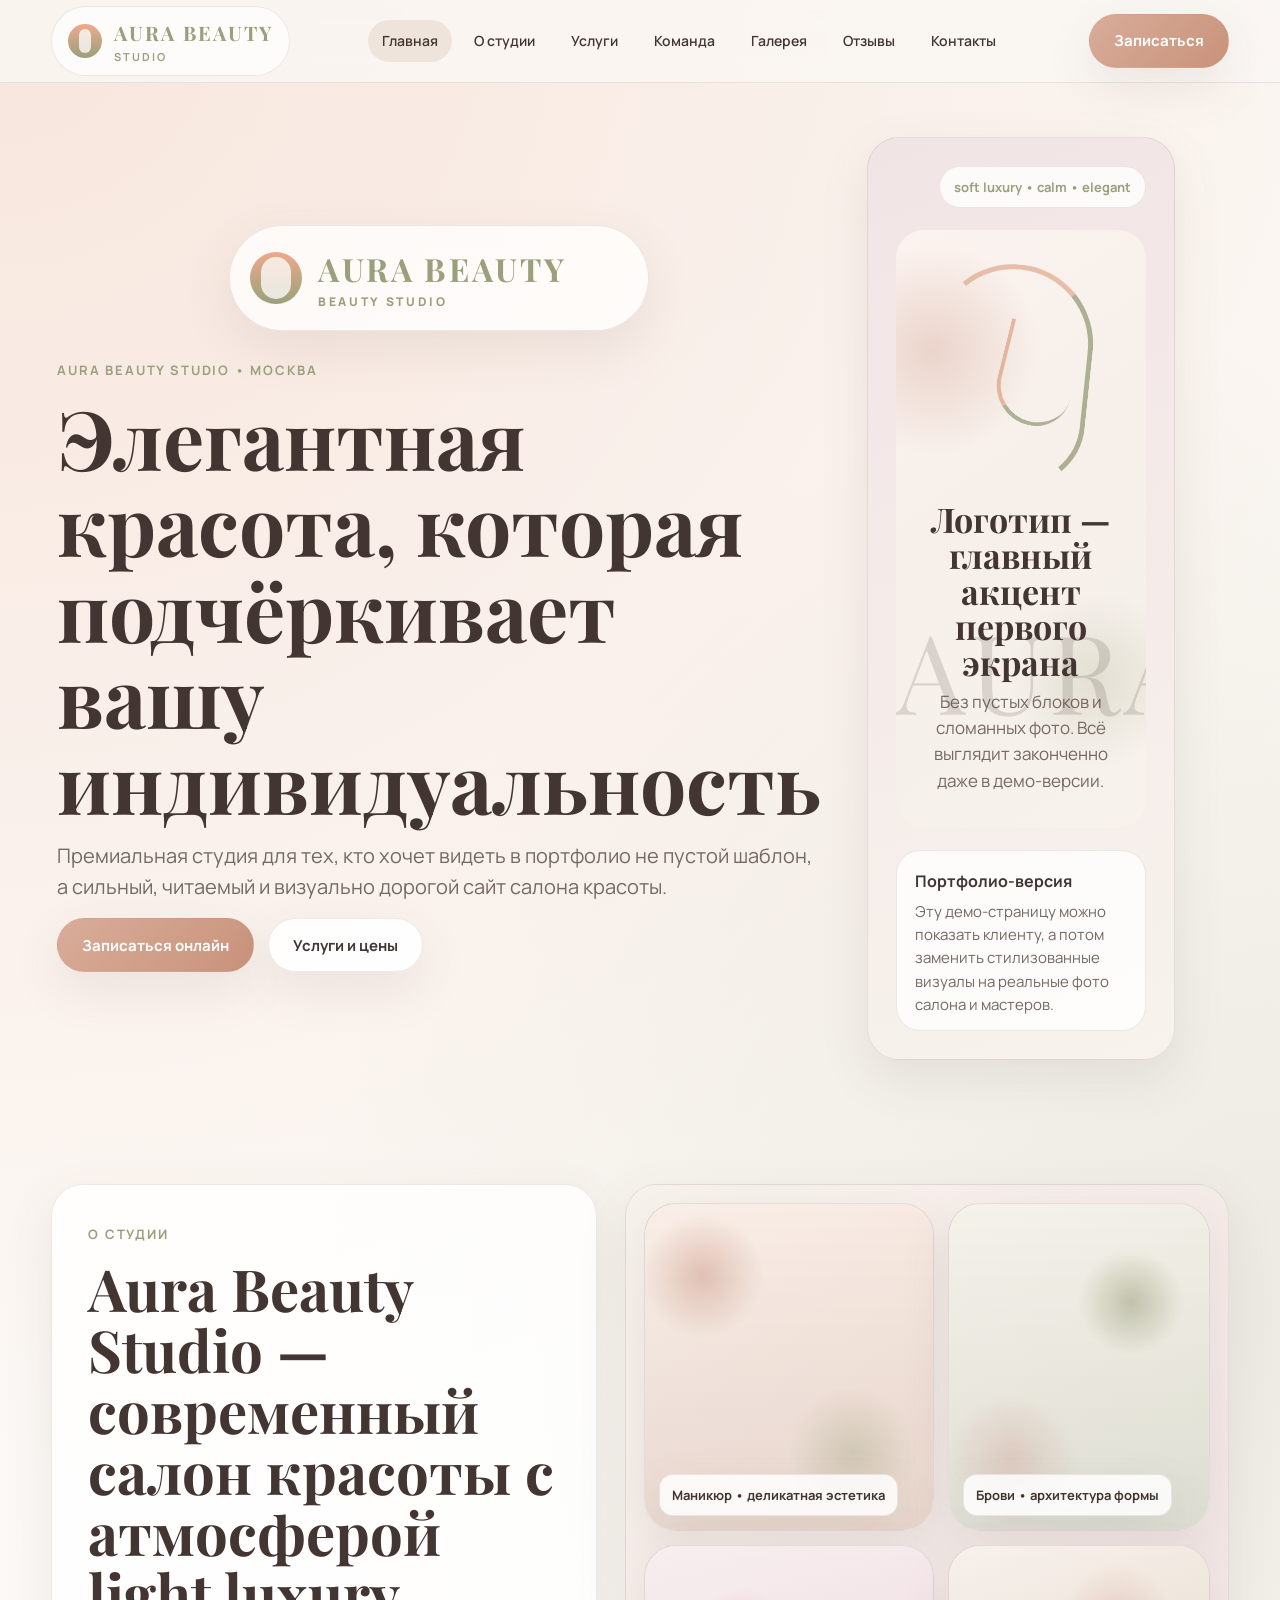
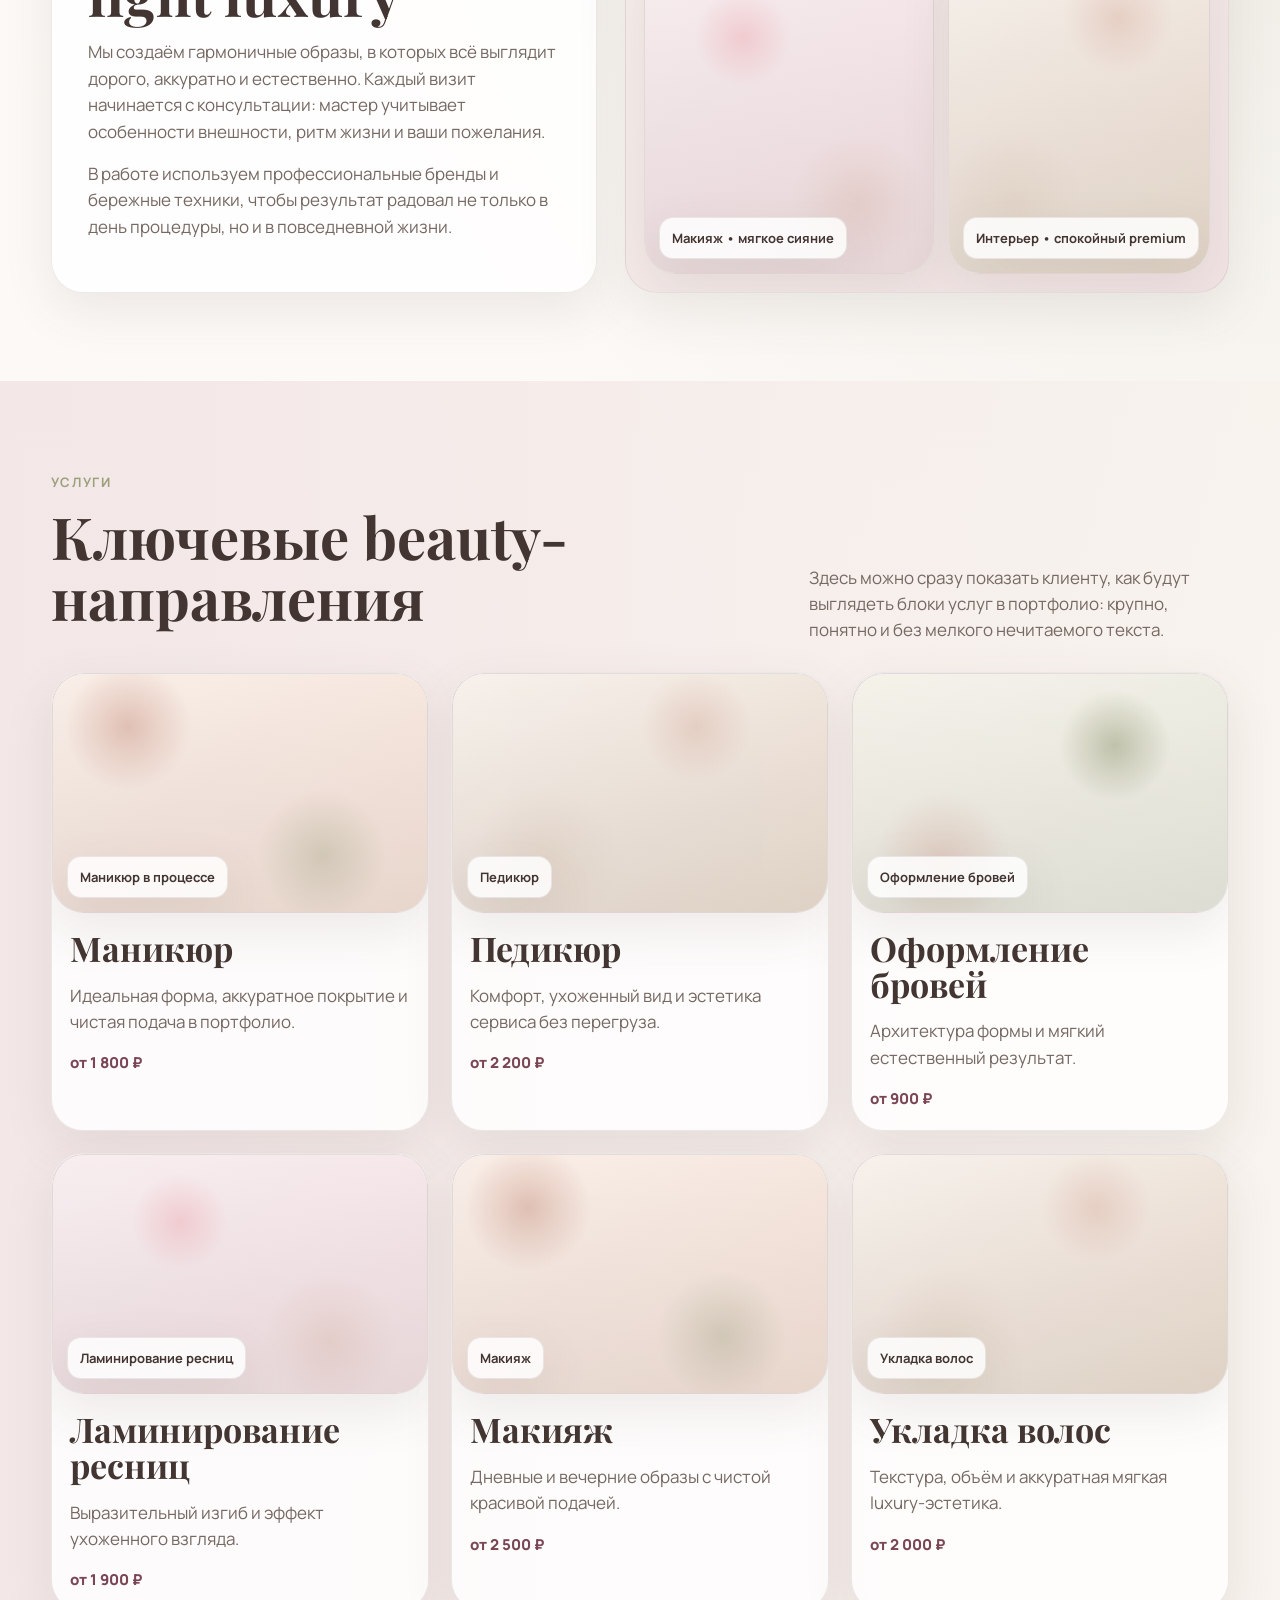
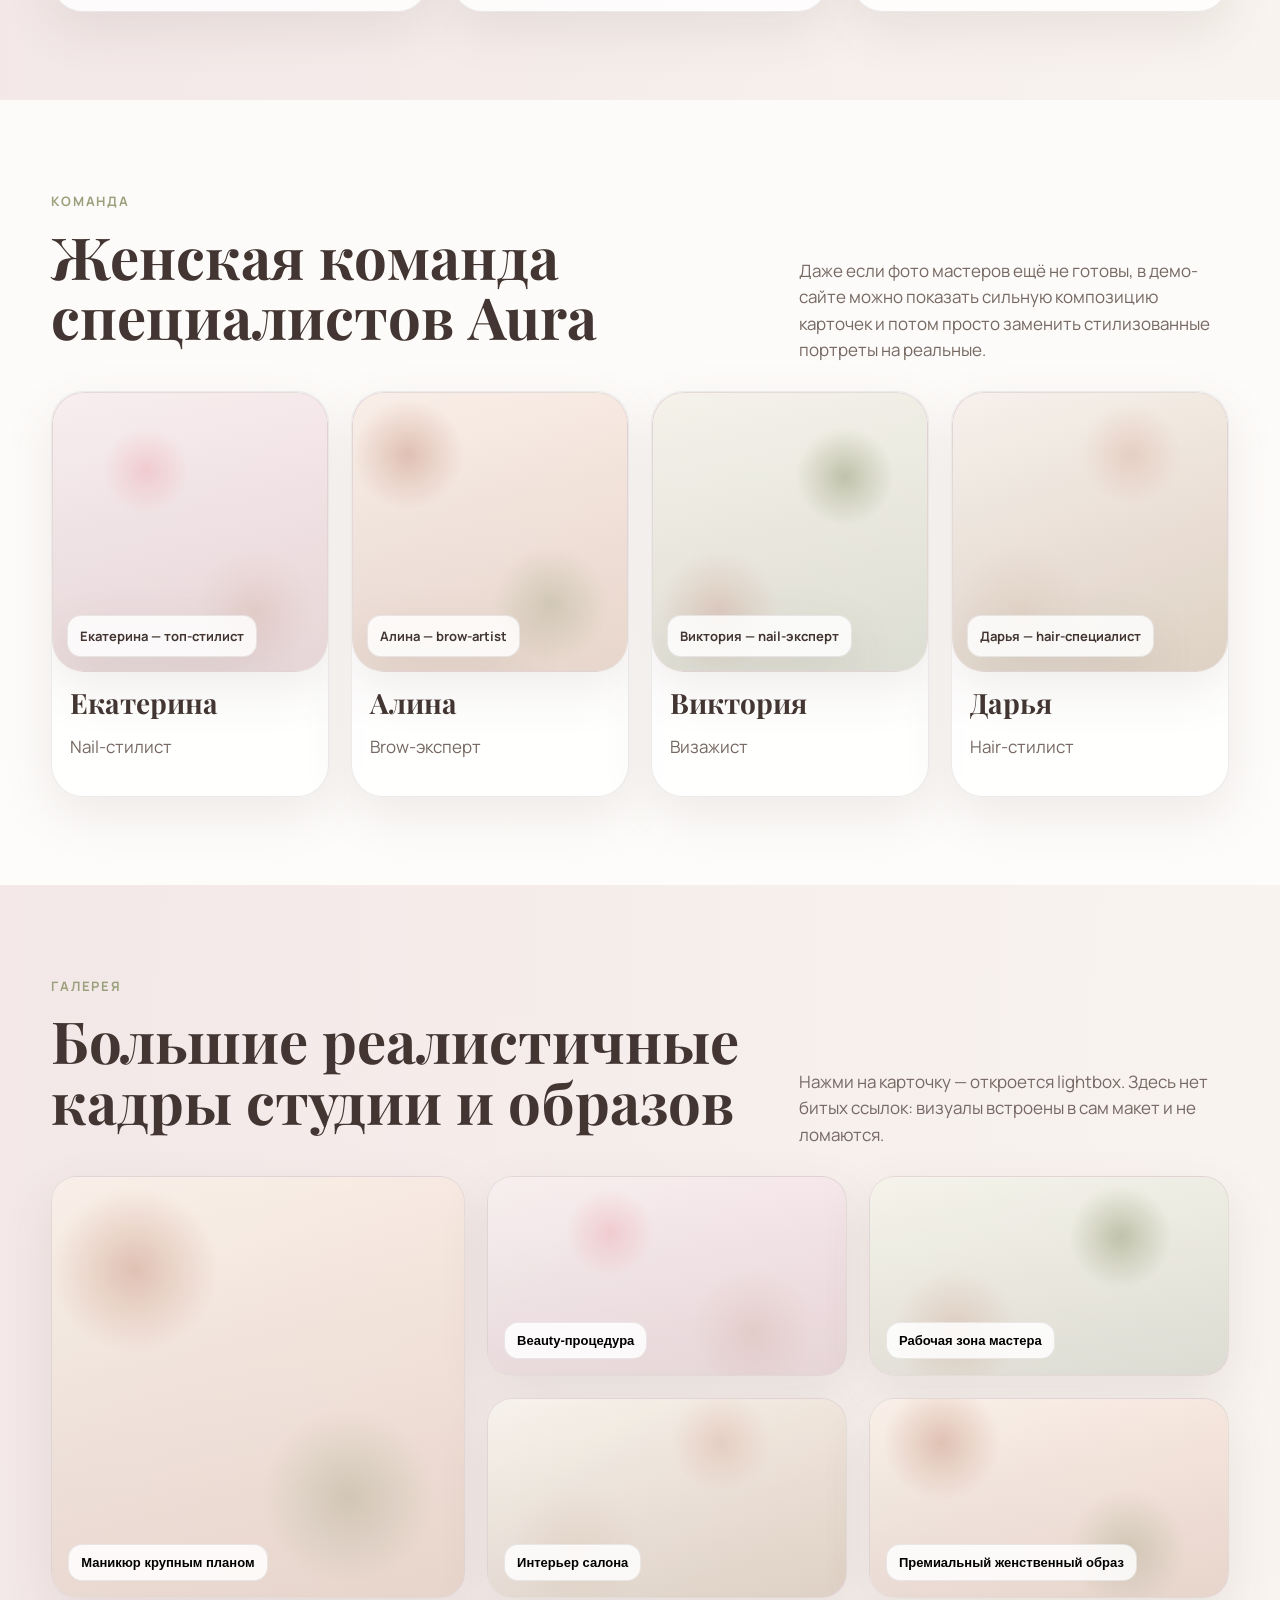
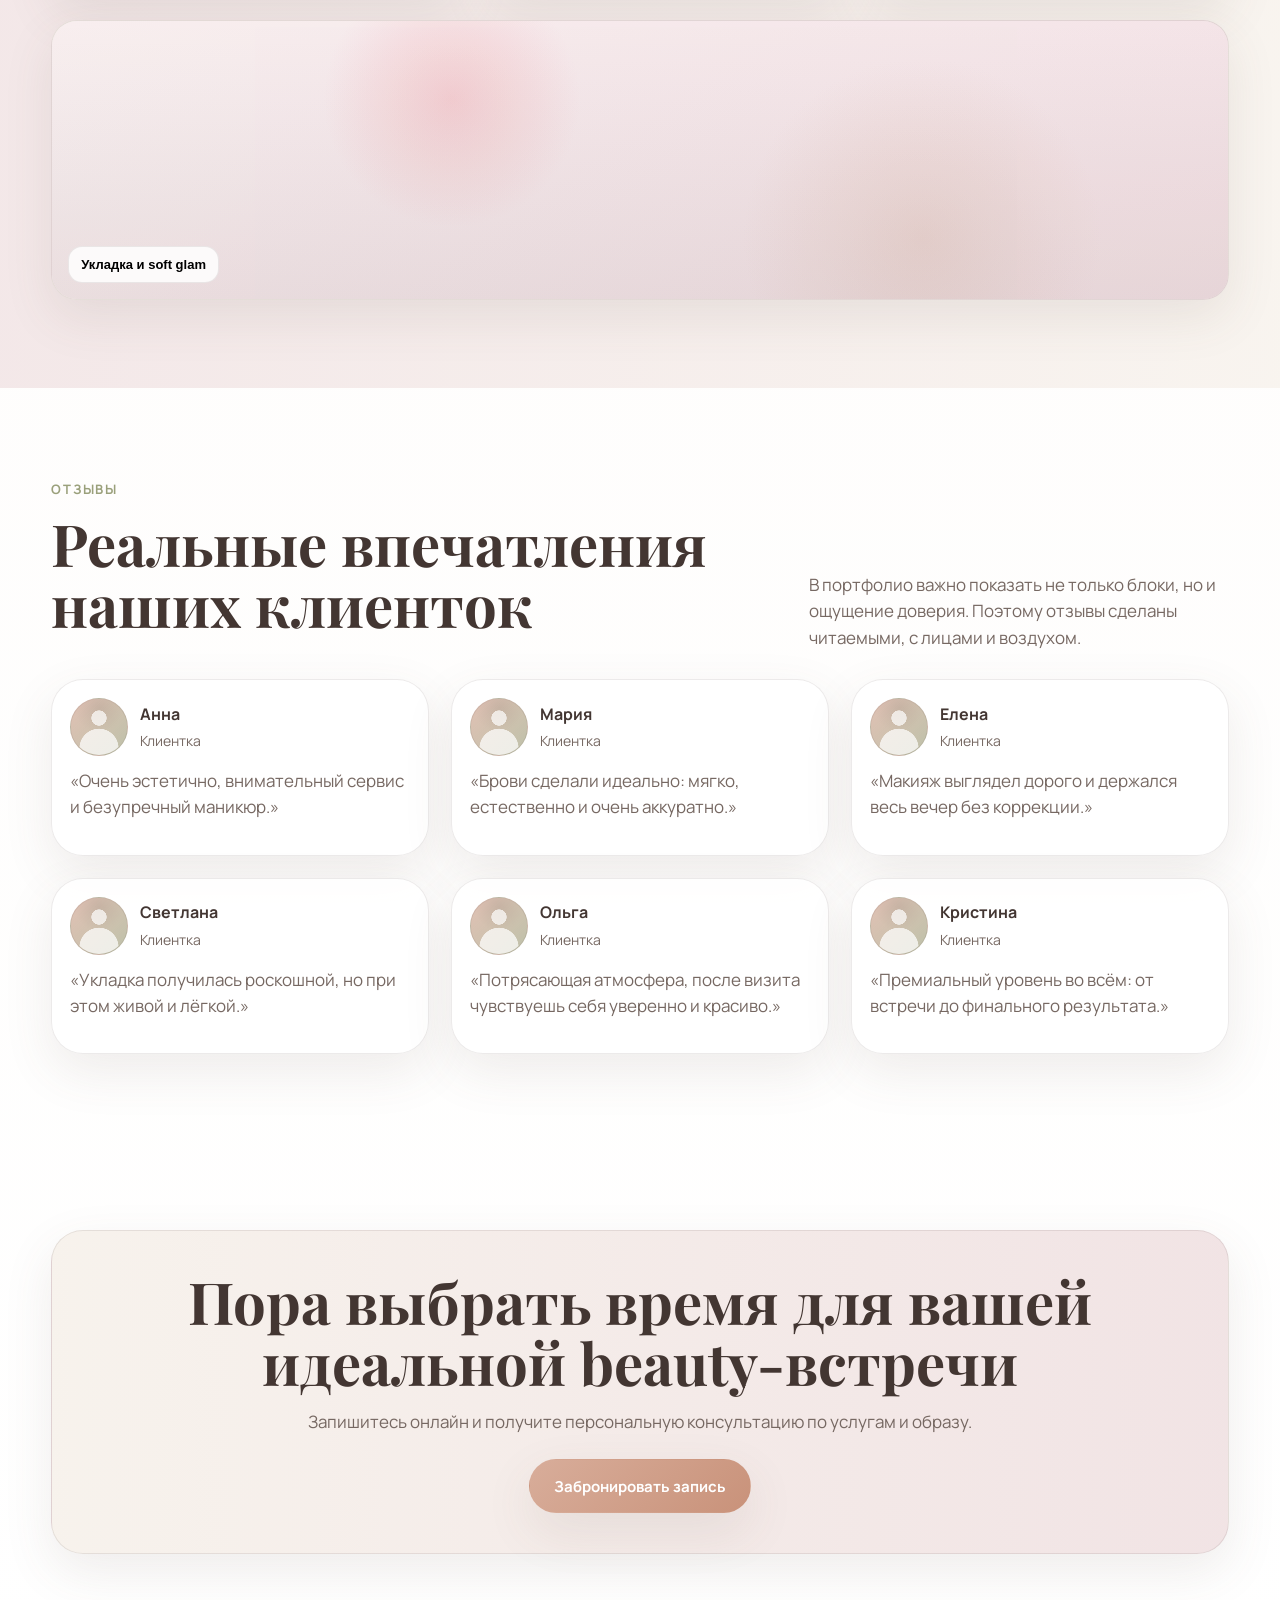
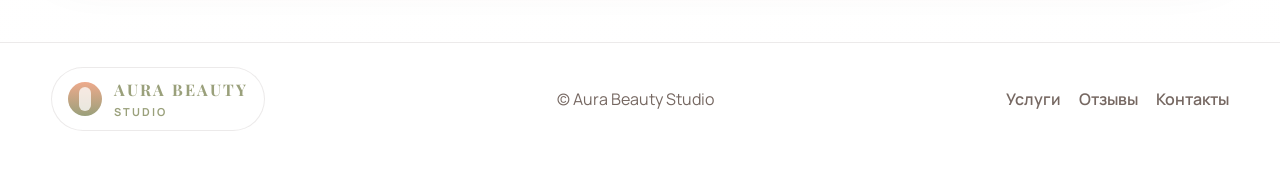
==== commit 6e2d59e1: "Update index.html" ====
--- a/index.html
+++ b/index.html
@@ -1,123 +1,769 @@
-<!doctype html>
+      <!DOCTYPE html>
 <html lang="ru">
 <head>
   <meta charset="UTF-8" />
   <meta name="viewport" content="width=device-width, initial-scale=1.0" />
-  <meta name="description" content="Aura Beauty Studio — пространство красоты, заботы и эстетики." />
-  <title>Aura Beauty Studio — Главная</title>
+  <title>Aura Beauty Studio — демо-сайт</title>
   <link rel="preconnect" href="https://fonts.googleapis.com">
   <link rel="preconnect" href="https://fonts.gstatic.com" crossorigin>
-  <link href="https://fonts.googleapis.com/css2?family=Manrope:wght@400;500;600;700&family=Playfair+Display:wght@500;600;700&display=swap" rel="stylesheet">
-  <link rel="stylesheet" href="styles.css" />
+  <link href="https://fonts.googleapis.com/css2?family=Manrope:wght@400;500;600;700;800&family=Playfair+Display:wght@600;700;800&display=swap" rel="stylesheet">
+  <style>
+    :root {
+      --cream: #f7f2ec;
+      --milk: #fffdfa;
+      --beige: #eadccf;
+      --peach: #dfbcae;
+      --blush: #f1e3e4;
+      --olive: #9aa07b;
+      --text: #433632;
+      --muted: #766862;
+      --line: rgba(67,54,50,.10);
+      --shadow: 0 18px 50px rgba(97, 77, 68, .10);
+      --radius-xl: 32px;
+      --radius-lg: 24px;
+      --radius-md: 18px;
+      --container: 1180px;
+    }
+
+    * { box-sizing: border-box; }
+    html { scroll-behavior: smooth; }
+    body {
+      margin: 0;
+      font-family: Manrope, system-ui, sans-serif;
+      color: var(--text);
+      background:
+        radial-gradient(circle at top left, rgba(239,190,170,.30), transparent 22%),
+        radial-gradient(circle at right 20%, rgba(154,160,123,.16), transparent 18%),
+        linear-gradient(180deg, #fbf7f3 0%, #fff 100%);
+      line-height: 1.55;
+    }
+
+    img { max-width: 100%; display: block; }
+    a { color: inherit; text-decoration: none; }
+    .container { width: min(var(--container), 92vw); margin: 0 auto; }
+    .section { padding: 88px 0; }
+    .eyebrow {
+      display: inline-block;
+      font-size: 13px;
+      font-weight: 700;
+      letter-spacing: .14em;
+      text-transform: uppercase;
+      color: var(--olive);
+      margin-bottom: 14px;
+    }
+    h1,h2,h3 { font-family: "Playfair Display", serif; line-height: 1.05; margin: 0 0 16px; }
+    h1 { font-size: clamp(42px, 7vw, 82px); }
+    h2 { font-size: clamp(34px, 5vw, 58px); }
+    h3 { font-size: clamp(24px, 2.8vw, 34px); }
+    p { margin: 0 0 16px; color: var(--muted); font-size: 17px; }
+
+    .btns { display: flex; gap: 14px; flex-wrap: wrap; }
+    .btn {
+      display: inline-flex;
+      align-items: center;
+      justify-content: center;
+      min-height: 54px;
+      padding: 0 24px;
+      border-radius: 999px;
+      font-weight: 700;
+      font-size: 15px;
+      transition: .22s ease;
+      border: 1px solid transparent;
+      box-shadow: var(--shadow);
+    }
+    .btn-primary { background: linear-gradient(135deg, #d8ad9a, #c9927a); color: #fff; }
+    .btn-primary:hover { transform: translateY(-2px); }
+    .btn-secondary { background: rgba(255,255,255,.9); border-color: var(--line); }
+
+    .site-header {
+      position: sticky;
+      top: 0;
+      z-index: 20;
+      backdrop-filter: blur(12px);
+      background: rgba(251,247,243,.82);
+      border-bottom: 1px solid var(--line);
+    }
+    .nav-wrap {
+      min-height: 82px;
+      display: flex;
+      align-items: center;
+      justify-content: space-between;
+      gap: 20px;
+    }
+    .brand {
+      display: flex;
+      align-items: center;
+      gap: 12px;
+      padding: 10px 16px;
+      border: 1px solid var(--line);
+      border-radius: 999px;
+      background: rgba(255,255,255,.75);
+    }
+    .brand-mark {
+      width: 34px;
+      height: 34px;
+      border-radius: 50%;
+      background: linear-gradient(180deg, #eeaa8c 0%, #9aa07b 100%);
+      position: relative;
+      overflow: hidden;
+    }
+    .brand-mark::before {
+      content: "";
+      position: absolute;
+      inset: 5px 11px 5px 11px;
+      background: rgba(255,255,255,.75);
+      border-radius: 999px;
+    }
+    .brand strong { display: block; font-family: "Playfair Display", serif; font-size: 20px; }
+    .brand span { display: block; font-size: 11px; color: var(--olive); font-weight: 700; letter-spacing: .18em; text-transform: uppercase; }
+
+    .nav {
+      display: flex;
+      gap: 8px;
+      align-items: center;
+    }
+    .nav a {
+      padding: 10px 14px;
+      border-radius: 999px;
+      font-weight: 600;
+      font-size: 14px;
+    }
+    .nav a:hover, .nav a.active { background: rgba(234,220,207,.65); }
+
+    .hero { padding: 54px 0 36px; }
+    .hero-grid {
+      display: grid;
+      grid-template-columns: 1.15fr .85fr;
+      gap: 40px;
+      align-items: center;
+    }
+    .hero-card,
+    .soft-card,
+    .photo-card,
+    .quote-card,
+    .team-card,
+    .service-card,
+    .about-panel,
+    .cta-box {
+      background: rgba(255,255,255,.82);
+      border: 1px solid var(--line);
+      border-radius: var(--radius-xl);
+      box-shadow: var(--shadow);
+    }
+    .hero-copy { padding: 26px 6px; }
+    .hero-logo {
+      width: min(100%, 420px);
+      margin: 0 auto 26px;
+      padding: 18px 20px;
+      border-radius: 999px;
+      background: rgba(255,255,255,.75);
+      border: 1px solid var(--line);
+      display: flex;
+      align-items: center;
+      gap: 16px;
+      box-shadow: var(--shadow);
+    }
+    .hero-logo .brand-mark { width: 52px; height: 52px; }
+    .hero-logo strong { font-family: "Playfair Display", serif; font-size: 32px; display: block; }
+    .hero-logo span { color: var(--olive); text-transform: uppercase; letter-spacing: .22em; font-weight: 800; font-size: 12px; }
+    .hero-copy p.lead { font-size: 20px; max-width: 760px; }
+
+    .hero-visual {
+      min-height: 640px;
+      padding: 28px;
+      display: grid;
+      grid-template-rows: auto 1fr auto;
+      gap: 22px;
+      background: linear-gradient(160deg, rgba(241,227,228,.96), rgba(247,242,236,.96));
+    }
+    .visual-badge {
+      justify-self: end;
+      background: rgba(255,255,255,.8);
+      border: 1px solid var(--line);
+      border-radius: 999px;
+      padding: 10px 14px;
+      font-size: 13px;
+      font-weight: 700;
+      color: var(--olive);
+    }
+    .visual-art {
+      border-radius: 28px;
+      overflow: hidden;
+      min-height: 360px;
+      background:
+        radial-gradient(circle at 15% 20%, rgba(223,188,174,.55), transparent 20%),
+        radial-gradient(circle at 80% 75%, rgba(154,160,123,.22), transparent 18%),
+        linear-gradient(145deg, #fbf3ef, #f6efea 45%, #f7f2ec);
+      position: relative;
+      display: grid;
+      place-items: center;
+      text-align: center;
+      padding: 34px;
+    }
+    .visual-art::before {
+      content: "AURA";
+      position: absolute;
+      inset: auto 0 72px 0;
+      font-family: "Playfair Display", serif;
+      font-size: clamp(54px, 9vw, 110px);
+      color: rgba(67,54,50,.16);
+      letter-spacing: .04em;
+    }
+    .visual-art .face-line {
+      width: 160px;
+      height: 220px;
+      border: 5px solid rgba(222,165,136,.68);
+      border-right-color: rgba(154,160,123,.8);
+      border-bottom-color: transparent;
+      border-left-color: transparent;
+      border-radius: 100px 100px 80px 120px;
+      transform: rotate(6deg);
+      position: relative;
+      margin-bottom: 18px;
+    }
+    .visual-art .face-line::before {
+      content: "";
+      position: absolute;
+      right: 10px;
+      top: 54px;
+      width: 72px;
+      height: 96px;
+      border-left: 4px solid rgba(222,165,136,.75);
+      border-bottom: 4px solid rgba(154,160,123,.78);
+      border-radius: 0 0 60px 70px;
+      transform: rotate(8deg);
+    }
+    .visual-note {
+      background: rgba(255,255,255,.8);
+      border-radius: 24px;
+      padding: 18px 18px 14px;
+      border: 1px solid var(--line);
+    }
+
+    .about-grid {
+      display: grid;
+      grid-template-columns: .95fr 1.05fr;
+      gap: 28px;
+      align-items: stretch;
+    }
+    .about-panel { padding: 36px; }
+    .about-side {
+      border-radius: var(--radius-xl);
+      overflow: hidden;
+      min-height: 520px;
+      background: linear-gradient(135deg, rgba(247,242,236,.98), rgba(241,227,228,.98));
+      border: 1px solid var(--line);
+      box-shadow: var(--shadow);
+      display: grid;
+      place-items: stretch;
+    }
+    .about-collage {
+      display: grid;
+      grid-template-columns: 1.05fr .95fr;
+      gap: 14px;
+      padding: 18px;
+    }
+    .photo-card {
+      min-height: 220px;
+      overflow: hidden;
+      position: relative;
+      background: linear-gradient(160deg, rgba(241,227,228,.98), rgba(247,242,236,.98));
+    }
+    .photo-card.warm::before,
+    .photo-card.sage::before,
+    .photo-card.blush::before,
+    .photo-card.beige::before {
+      content: "";
+      position: absolute;
+      inset: 0;
+      background-size: cover;
+      background-position: center;
+      opacity: .95;
+    }
+    .photo-card.warm::before {
+      background:
+        linear-gradient(transparent, rgba(67,54,50,.08)),
+        radial-gradient(circle at 20% 22%, rgba(223,188,174,.9), transparent 18%),
+        radial-gradient(circle at 72% 76%, rgba(154,160,123,.32), transparent 20%),
+        linear-gradient(145deg, #f9efe8, #f4e1d7);
+    }
+    .photo-card.sage::before {
+      background:
+        linear-gradient(transparent, rgba(67,54,50,.08)),
+        radial-gradient(circle at 70% 30%, rgba(154,160,123,.55), transparent 18%),
+        radial-gradient(circle at 24% 78%, rgba(223,188,174,.55), transparent 20%),
+        linear-gradient(145deg, #f5f3ea, #e8eadf);
+    }
+    .photo-card.blush::before {
+      background:
+        linear-gradient(transparent, rgba(67,54,50,.08)),
+        radial-gradient(circle at 34% 28%, rgba(241,170,176,.45), transparent 16%),
+        radial-gradient(circle at 74% 78%, rgba(223,188,174,.38), transparent 20%),
+        linear-gradient(145deg, #f8eef0, #f3e1e5);
+    }
+    .photo-card.beige::before {
+      background:
+        linear-gradient(transparent, rgba(67,54,50,.08)),
+        radial-gradient(circle at 65% 22%, rgba(223,188,174,.55), transparent 18%),
+        radial-gradient(circle at 25% 78%, rgba(234,220,207,.9), transparent 22%),
+        linear-gradient(145deg, #f7f2ec, #eadccf);
+    }
+    .card-label {
+      position: absolute;
+      left: 14px;
+      bottom: 14px;
+      background: rgba(255,255,255,.82);
+      border: 1px solid var(--line);
+      border-radius: 14px;
+      padding: 10px 12px;
+      font-size: 13px;
+      font-weight: 700;
+      box-shadow: var(--shadow);
+    }
+
+    .services-wrap { background: linear-gradient(90deg, rgba(241,227,228,.82), rgba(247,242,236,.82)); }
+    .section-head {
+      display: flex;
+      justify-content: space-between;
+      align-items: end;
+      gap: 20px;
+      margin-bottom: 28px;
+    }
+    .service-grid,
+    .team-grid,
+    .gallery-grid,
+    .quote-grid { display: grid; gap: 22px; }
+    .service-grid { grid-template-columns: repeat(3, 1fr); }
+    .service-card { overflow: hidden; }
+    .service-card .service-visual { min-height: 240px; }
+    .service-copy { padding: 18px 18px 20px; }
+    .price { font-size: 15px; font-weight: 800; color: #7a4655; }
+
+    .team-grid { grid-template-columns: repeat(4, 1fr); }
+    .team-card { overflow: hidden; }
+    .team-photo { min-height: 280px; }
+    .team-copy { padding: 16px 18px 20px; }
+
+    .gallery-grid {
+      grid-template-columns: 1.15fr 1fr 1fr;
+      grid-template-areas:
+        "g1 g2 g3"
+        "g1 g4 g5";
+    }
+    .gallery-item:nth-child(1) { grid-area: g1; min-height: 420px; }
+    .gallery-item:nth-child(2) { grid-area: g2; }
+    .gallery-item:nth-child(3) { grid-area: g3; }
+    .gallery-item:nth-child(4) { grid-area: g4; }
+    .gallery-item:nth-child(5) { grid-area: g5; }
+    .gallery-item:nth-child(6) { grid-column: span 3; min-height: 280px; }
+    .gallery-item {
+      min-height: 200px;
+      cursor: pointer;
+      border-radius: 26px;
+      overflow: hidden;
+      position: relative;
+      border: 1px solid var(--line);
+      box-shadow: var(--shadow);
+      background: linear-gradient(145deg, #f7f2ec, #f1e3e4);
+    }
+    .gallery-item::after {
+      content: attr(data-title);
+      position: absolute;
+      left: 16px;
+      bottom: 16px;
+      background: rgba(255,255,255,.84);
+      border: 1px solid var(--line);
+      border-radius: 14px;
+      padding: 10px 12px;
+      font-size: 13px;
+      font-weight: 800;
+    }
+
+    .quote-grid { grid-template-columns: repeat(3, 1fr); }
+    .quote-card { padding: 18px; display: grid; gap: 12px; }
+    .quote-head { display: flex; gap: 12px; align-items: center; }
+    .avatar {
+      width: 58px;
+      height: 58px;
+      border-radius: 50%;
+      background: linear-gradient(135deg, rgba(223,188,174,.92), rgba(154,160,123,.65));
+      position: relative;
+      overflow: hidden;
+      border: 1px solid var(--line);
+      flex: 0 0 auto;
+    }
+    .avatar::before {
+      content: "";
+      position: absolute;
+      inset: 0;
+      background:
+        radial-gradient(circle at 50% 34%, rgba(255,255,255,.7) 0 16%, transparent 17%),
+        radial-gradient(circle at 50% 88%, rgba(255,255,255,.72) 0 34%, transparent 35%),
+        radial-gradient(circle at 50% 16%, rgba(67,54,50,.10), transparent 45%);
+    }
+
+    .cta-box {
+      padding: 40px;
+      text-align: center;
+      background: linear-gradient(90deg, rgba(247,242,236,.98), rgba(241,227,228,.98));
+    }
+
+    .site-footer {
+      padding: 24px 0 40px;
+      border-top: 1px solid var(--line);
+      background: rgba(255,255,255,.76);
+    }
+    .footer-wrap {
+      display: flex;
+      align-items: center;
+      justify-content: space-between;
+      gap: 18px;
+      flex-wrap: wrap;
+    }
+    .footer-nav { display: flex; gap: 18px; color: var(--muted); font-weight: 600; }
+
+    .lightbox {
+      position: fixed;
+      inset: 0;
+      display: none;
+      align-items: center;
+      justify-content: center;
+      padding: 20px;
+      background: rgba(28,22,20,.75);
+      z-index: 50;
+    }
+    .lightbox.open { display: flex; }
+    .lightbox-card {
+      width: min(960px, 96vw);
+      border-radius: 26px;
+      overflow: hidden;
+      background: #fff;
+      border: 1px solid rgba(255,255,255,.2);
+      box-shadow: 0 20px 80px rgba(0,0,0,.35);
+    }
+    .lightbox-bar {
+      display: flex;
+      justify-content: space-between;
+      align-items: center;
+      padding: 14px 18px;
+      border-bottom: 1px solid var(--line);
+      background: #fff;
+    }
+    .lightbox-close {
+      border: 0;
+      background: rgba(234,220,207,.7);
+      width: 40px;
+      height: 40px;
+      border-radius: 50%;
+      font-size: 22px;
+      cursor: pointer;
+    }
+    .lightbox-visual {
+      min-height: 520px;
+      position: relative;
+      background: linear-gradient(145deg, #f7f2ec, #f1e3e4);
+    }
+    .lightbox-visual .fill {
+      position: absolute;
+      inset: 0;
+    }
+
+    @media (max-width: 1080px) {
+      .hero-grid,
+      .about-grid,
+      .service-grid,
+      .team-grid,
+      .quote-grid { grid-template-columns: 1fr 1fr; }
+      .gallery-grid {
+        grid-template-columns: 1fr 1fr;
+        grid-template-areas: none;
+      }
+      .gallery-item,
+      .gallery-item:nth-child(1),
+      .gallery-item:nth-child(6) { grid-area: auto; grid-column: auto; min-height: 240px; }
+    }
+
+    @media (max-width: 760px) {
+      .nav { display: none; }
+      .hero-grid,
+      .about-grid,
+      .service-grid,
+      .team-grid,
+      .quote-grid,
+      .gallery-grid,
+      .about-collage { grid-template-columns: 1fr; }
+      .section { padding: 68px 0; }
+      .hero-visual { min-height: auto; }
+      .hero-copy p.lead { font-size: 18px; }
+      .gallery-item,
+      .gallery-item:nth-child(1),
+      .gallery-item:nth-child(6) { min-height: 220px; }
+      .footer-wrap { justify-content: center; text-align: center; }
+      .brand strong { font-size: 17px; }
+      .brand span { font-size: 10px; }
+    }
+  </style>
 </head>
 <body>
   <header class="site-header">
     <div class="container nav-wrap">
-      <a href="index.html" class="logo-link"><img src="images/logo-aura.svg" alt="Aura Beauty Studio" class="logo"></a>
-      <button class="menu-toggle" aria-expanded="false" aria-label="Открыть меню">☰</button>
-      <nav class="site-nav">
-        <a href="index.html" class="active">Главная</a>
-        <a href="services.html">Услуги</a>
-        <a href="contact.html">Контакты</a>
+      <a href="#top" class="brand">
+        <span class="brand-mark"></span>
+        <span>
+          <strong>Aura Beauty</strong>
+          <span>Studio</span>
+        </span>
+      </a>
+      <nav class="nav">
+        <a href="#top" class="active">Главная</a>
+        <a href="#about">О студии</a>
+        <a href="#services">Услуги</a>
+        <a href="#team">Команда</a>
+        <a href="#gallery">Галерея</a>
+        <a href="#reviews">Отзывы</a>
+        <a href="#contact">Контакты</a>
       </nav>
-      <a href="contact.html#booking" class="btn btn-primary desktop-only">Записаться</a>
+      <a href="#contact" class="btn btn-primary">Записаться</a>
     </div>
   </header>
 
-  <main>
+  <main id="top">
     <section class="hero">
       <div class="container hero-grid">
-        <div>
-          <p class="eyebrow">Aura Beauty Studio</p>
-          <h1>Aura Beauty Studio — пространство красоты, заботы и эстетики</h1>
-          <p>Современная студия красоты, где каждая деталь создана для вашего комфорта, уверенности и расслабления.</p>
-          <div class="hero-actions">
-            <a class="btn btn-primary" href="contact.html#booking">Записаться онлайн</a>
-            <a class="btn btn-secondary" href="services.html">Смотреть услуги</a>
-          </div>
-        </div>
-        <div class="hero-card soft-card">
-          <h2>Мягкая эстетика каждый день</h2>
-          <p>Aura Beauty Studio — это место, где красота раскрывается мягко и естественно. Мы создаем спокойную, уютную атмосферу, в которой каждая клиентка чувствует заботу, комфорт и уверенность.</p>
+        <div class="hero-copy">
+          <div class="hero-logo">
+            <span class="brand-mark"></span>
+            <span>
+              <strong>Aura Beauty</strong>
+              <span>Beauty Studio</span>
+            </span>
+          </div>
+          <span class="eyebrow">AURA BEAUTY STUDIO • МОСКВА</span>
+          <h1>Элегантная красота, которая подчёркивает вашу индивидуальность</h1>
+          <p class="lead">Премиальная студия для тех, кто хочет видеть в портфолио не пустой шаблон, а сильный, читаемый и визуально дорогой сайт салона красоты.</p>
+          <div class="btns">
+            <a href="#contact" class="btn btn-primary">Записаться онлайн</a>
+            <a href="#services" class="btn btn-secondary">Услуги и цены</a>
+          </div>
+        </div>
+        <div class="hero-visual hero-card">
+          <div class="visual-badge">soft luxury • calm • elegant</div>
+          <div class="visual-art">
+            <div>
+              <div class="face-line"></div>
+              <h3 style="margin-bottom:8px;">Логотип — главный акцент первого экрана</h3>
+              <p style="max-width:440px; margin:0 auto;">Без пустых блоков и сломанных фото. Всё выглядит законченно даже в демо-версии.</p>
+            </div>
+          </div>
+          <div class="visual-note">
+            <strong style="display:block; margin-bottom:6px;">Портфолио-версия</strong>
+            <p style="margin:0; font-size:15px;">Эту демо-страницу можно показать клиенту, а потом заменить стилизованные визуалы на реальные фото салона и мастеров.</p>
+          </div>
         </div>
       </div>
     </section>
 
-    <section class="section container">
-      <h2>Почему выбирают нас</h2>
-      <div class="grid cols-3">
-        <article class="soft-card">Индивидуальный подход</article>
-        <article class="soft-card">Опытные мастера</article>
-        <article class="soft-card">Качественные материалы</article>
-        <article class="soft-card">Чистота и комфорт</article>
-        <article class="soft-card">Современные техники</article>
-        <article class="soft-card">Удобная запись</article>
+    <section class="section" id="about">
+      <div class="container about-grid">
+        <article class="about-panel">
+          <span class="eyebrow">О студии</span>
+          <h2>Aura Beauty Studio — современный салон красоты с атмосферой light luxury</h2>
+          <p>Мы создаём гармоничные образы, в которых всё выглядит дорого, аккуратно и естественно. Каждый визит начинается с консультации: мастер учитывает особенности внешности, ритм жизни и ваши пожелания.</p>
+          <p>В работе используем профессиональные бренды и бережные техники, чтобы результат радовал не только в день процедуры, но и в повседневной жизни.</p>
+        </article>
+        <div class="about-side">
+          <div class="about-collage">
+            <div class="photo-card warm"><div class="card-label">Маникюр • деликатная эстетика</div></div>
+            <div class="photo-card sage"><div class="card-label">Брови • архитектура формы</div></div>
+            <div class="photo-card blush"><div class="card-label">Макияж • мягкое сияние</div></div>
+            <div class="photo-card beige"><div class="card-label">Интерьер • спокойный premium</div></div>
+          </div>
+        </div>
       </div>
     </section>
 
-    <section class="section section-tint">
+    <section class="section services-wrap" id="services">
       <div class="container">
-        <h2>Популярные услуги</h2>
-        <div class="price-list">
-          <div><span>Маникюр</span><b>от 1 800 ₽</b></div>
-          <div><span>Педикюр</span><b>от 2 200 ₽</b></div>
-          <div><span>Оформление бровей</span><b>от 900 ₽</b></div>
-          <div><span>Ламинирование ресниц</span><b>от 1 900 ₽</b></div>
-          <div><span>Макияж</span><b>от 2 500 ₽</b></div>
-          <div><span>Укладка волос</span><b>от 2 000 ₽</b></div>
+        <div class="section-head">
+          <div>
+            <span class="eyebrow">Услуги</span>
+            <h2>Ключевые beauty-направления</h2>
+          </div>
+          <p style="max-width:420px; margin:0;">Здесь можно сразу показать клиенту, как будут выглядеть блоки услуг в портфолио: крупно, понятно и без мелкого нечитаемого текста.</p>
+        </div>
+        <div class="service-grid">
+          <article class="service-card">
+            <div class="photo-card warm service-visual"><div class="card-label">Маникюр в процессе</div></div>
+            <div class="service-copy"><h3>Маникюр</h3><p>Идеальная форма, аккуратное покрытие и чистая подача в портфолио.</p><div class="price">от 1 800 ₽</div></div>
+          </article>
+          <article class="service-card">
+            <div class="photo-card beige service-visual"><div class="card-label">Педикюр</div></div>
+            <div class="service-copy"><h3>Педикюр</h3><p>Комфорт, ухоженный вид и эстетика сервиса без перегруза.</p><div class="price">от 2 200 ₽</div></div>
+          </article>
+          <article class="service-card">
+            <div class="photo-card sage service-visual"><div class="card-label">Оформление бровей</div></div>
+            <div class="service-copy"><h3>Оформление бровей</h3><p>Архитектура формы и мягкий естественный результат.</p><div class="price">от 900 ₽</div></div>
+          </article>
+          <article class="service-card">
+            <div class="photo-card blush service-visual"><div class="card-label">Ламинирование ресниц</div></div>
+            <div class="service-copy"><h3>Ламинирование ресниц</h3><p>Выразительный изгиб и эффект ухоженного взгляда.</p><div class="price">от 1 900 ₽</div></div>
+          </article>
+          <article class="service-card">
+            <div class="photo-card warm service-visual"><div class="card-label">Макияж</div></div>
+            <div class="service-copy"><h3>Макияж</h3><p>Дневные и вечерние образы с чистой красивой подачей.</p><div class="price">от 2 500 ₽</div></div>
+          </article>
+          <article class="service-card">
+            <div class="photo-card beige service-visual"><div class="card-label">Укладка волос</div></div>
+            <div class="service-copy"><h3>Укладка волос</h3><p>Текстура, объём и аккуратная мягкая luxury-эстетика.</p><div class="price">от 2 000 ₽</div></div>
+          </article>
         </div>
       </div>
     </section>
 
-    <section class="section container" id="gallery">
-      <div class="section-head">
-        <h2>Галерея студии</h2>
-        <p>Нажмите на фото, чтобы открыть в полном размере.</p>
-      </div>
-      <div class="gallery-grid">
-        <button class="gallery-item" data-full="images/gallery-1.svg"><img src="images/gallery-1.svg" alt="Интерьер студии Aura"></button>
-        <button class="gallery-item" data-full="images/gallery-2.svg"><img src="images/gallery-2.svg" alt="Маникюр в нежных оттенках"></button>
-        <button class="gallery-item" data-full="images/gallery-3.svg"><img src="images/gallery-3.svg" alt="Оформление бровей"></button>
-        <button class="gallery-item" data-full="images/gallery-4.svg"><img src="images/gallery-4.svg" alt="Укладка волос"></button>
-        <button class="gallery-item" data-full="images/gallery-5.svg"><img src="images/gallery-5.svg" alt="Макияж"></button>
-        <button class="gallery-item" data-full="images/gallery-6.svg"><img src="images/gallery-6.svg" alt="Уход за лицом"></button>
+    <section class="section" id="team">
+      <div class="container">
+        <div class="section-head">
+          <div>
+            <span class="eyebrow">Команда</span>
+            <h2>Женская команда специалистов Aura</h2>
+          </div>
+          <p style="max-width:430px; margin:0;">Даже если фото мастеров ещё не готовы, в демо-сайте можно показать сильную композицию карточек и потом просто заменить стилизованные портреты на реальные.</p>
+        </div>
+        <div class="team-grid">
+          <article class="team-card">
+            <div class="photo-card blush team-photo"><div class="card-label">Екатерина — топ-стилист</div></div>
+            <div class="team-copy"><h3 style="font-size:28px;">Екатерина</h3><p>Nail-стилист</p></div>
+          </article>
+          <article class="team-card">
+            <div class="photo-card warm team-photo"><div class="card-label">Алина — brow-artist</div></div>
+            <div class="team-copy"><h3 style="font-size:28px;">Алина</h3><p>Brow-эксперт</p></div>
+          </article>
+          <article class="team-card">
+            <div class="photo-card sage team-photo"><div class="card-label">Виктория — nail-эксперт</div></div>
+            <div class="team-copy"><h3 style="font-size:28px;">Виктория</h3><p>Визажист</p></div>
+          </article>
+          <article class="team-card">
+            <div class="photo-card beige team-photo"><div class="card-label">Дарья — hair-специалист</div></div>
+            <div class="team-copy"><h3 style="font-size:28px;">Дарья</h3><p>Hair-стилист</p></div>
+          </article>
+        </div>
       </div>
     </section>
 
-    <section class="section section-tint">
+    <section class="section services-wrap" id="gallery">
       <div class="container">
-        <h2>Отзывы</h2>
-        <div class="grid cols-3">
-          <article class="soft-card quote"><p>«Очень красивый и уютный салон. Всё аккуратно, спокойно и с вниманием к деталям.»</p><strong>Анна</strong></article>
-          <article class="soft-card quote"><p>«Понравилась атмосфера и результат. Делала брови и укладку — всё выглядело очень красиво.»</p><strong>Марина</strong></article>
-          <article class="soft-card quote"><p>«Приятное место, где можно расслабиться и довериться мастерам. Хочется вернуться снова.»</p><strong>Елена</strong></article>
+        <div class="section-head">
+          <div>
+            <span class="eyebrow">Галерея</span>
+            <h2>Большие реалистичные кадры студии и образов</h2>
+          </div>
+          <p style="max-width:430px; margin:0;">Нажми на карточку — откроется lightbox. Здесь нет битых ссылок: визуалы встроены в сам макет и не ломаются.</p>
+        </div>
+        <div class="gallery-grid">
+          <button class="gallery-item photo-card warm" data-title="Маникюр крупным планом" data-fill="warm"></button>
+          <button class="gallery-item photo-card blush" data-title="Beauty-процедура" data-fill="blush"></button>
+          <button class="gallery-item photo-card sage" data-title="Рабочая зона мастера" data-fill="sage"></button>
+          <button class="gallery-item photo-card beige" data-title="Интерьер салона" data-fill="beige"></button>
+          <button class="gallery-item photo-card warm" data-title="Премиальный женственный образ" data-fill="warm"></button>
+          <button class="gallery-item photo-card blush" data-title="Укладка и soft glam" data-fill="blush"></button>
         </div>
       </div>
     </section>
 
-    <section class="section container final-cta">
-      <h2>Готовы уделить время себе?</h2>
-      <p>Запишитесь на удобное время — мы подберем услуги под ваш образ и настроение.</p>
-      <a class="btn btn-primary" href="contact.html#booking">Записаться в Aura Beauty Studio</a>
+    <section class="section" id="reviews">
+      <div class="container">
+        <div class="section-head">
+          <div>
+            <span class="eyebrow">Отзывы</span>
+            <h2>Реальные впечатления наших клиенток</h2>
+          </div>
+          <p style="max-width:420px; margin:0;">В портфолио важно показать не только блоки, но и ощущение доверия. Поэтому отзывы сделаны читаемыми, с лицами и воздухом.</p>
+        </div>
+        <div class="quote-grid">
+          <article class="quote-card"><div class="quote-head"><span class="avatar"></span><div><strong>Анна</strong><p style="margin:4px 0 0; font-size:14px;">Клиентка</p></div></div><p>«Очень эстетично, внимательный сервис и безупречный маникюр.»</p></article>
+          <article class="quote-card"><div class="quote-head"><span class="avatar"></span><div><strong>Мария</strong><p style="margin:4px 0 0; font-size:14px;">Клиентка</p></div></div><p>«Брови сделали идеально: мягко, естественно и очень аккуратно.»</p></article>
+          <article class="quote-card"><div class="quote-head"><span class="avatar"></span><div><strong>Елена</strong><p style="margin:4px 0 0; font-size:14px;">Клиентка</p></div></div><p>«Макияж выглядел дорого и держался весь вечер без коррекции.»</p></article>
+          <article class="quote-card"><div class="quote-head"><span class="avatar"></span><div><strong>Светлана</strong><p style="margin:4px 0 0; font-size:14px;">Клиентка</p></div></div><p>«Укладка получилась роскошной, но при этом живой и лёгкой.»</p></article>
+          <article class="quote-card"><div class="quote-head"><span class="avatar"></span><div><strong>Ольга</strong><p style="margin:4px 0 0; font-size:14px;">Клиентка</p></div></div><p>«Потрясающая атмосфера, после визита чувствуешь себя уверенно и красиво.»</p></article>
+          <article class="quote-card"><div class="quote-head"><span class="avatar"></span><div><strong>Кристина</strong><p style="margin:4px 0 0; font-size:14px;">Клиентка</p></div></div><p>«Премиальный уровень во всём: от встречи до финального результата.»</p></article>
+        </div>
+      </div>
+    </section>
+
+    <section class="section" id="contact">
+      <div class="container">
+        <div class="cta-box">
+          <h2>Пора выбрать время для вашей идеальной beauty-встречи</h2>
+          <p>Запишитесь онлайн и получите персональную консультацию по услугам и образу.</p>
+          <div class="btns" style="justify-content:center; margin-top:24px;">
+            <a href="#top" class="btn btn-primary">Забронировать запись</a>
+          </div>
+        </div>
+      </div>
     </section>
   </main>
 
   <footer class="site-footer">
     <div class="container footer-wrap">
-      <img src="images/logo-aura.svg" alt="Aura Beauty Studio" class="logo footer-logo">
-      <p>© Aura Beauty Studio</p>
-      <div class="footer-links">
-        <a href="services.html">Услуги</a>
-        <a href="contact.html">Контакты</a>
-      </div>
+      <a href="#top" class="brand">
+        <span class="brand-mark"></span>
+        <span>
+          <strong style="font-size:16px;">Aura Beauty</strong>
+          <span>Studio</span>
+        </span>
+      </a>
+      <div style="color:var(--muted)">© Aura Beauty Studio</div>
+      <nav class="footer-nav">
+        <a href="#services">Услуги</a>
+        <a href="#reviews">Отзывы</a>
+        <a href="#contact">Контакты</a>
+      </nav>
     </div>
   </footer>
 
   <div class="lightbox" id="lightbox" aria-hidden="true">
-    <button class="lightbox-close" aria-label="Закрыть">×</button>
-    <img src="" alt="Увеличенное фото" id="lightboxImage">
+    <div class="lightbox-card">
+      <div class="lightbox-bar">
+        <strong id="lightboxTitle">Галерея</strong>
+        <button class="lightbox-close" id="lightboxClose">×</button>
+      </div>
+      <div class="lightbox-visual" id="lightboxVisual"></div>
+    </div>
   </div>
 
-  <script src="script.js"></script>
+  <script>
+    const lightbox = document.getElementById('lightbox');
+    const lightboxClose = document.getElementById('lightboxClose');
+    const lightboxVisual = document.getElementById('lightboxVisual');
+    const lightboxTitle = document.getElementById('lightboxTitle');
+
+    const fillMap = {
+      warm: 'linear-gradient(transparent, rgba(67,54,50,.08)), radial-gradient(circle at 20% 22%, rgba(223,188,174,.9), transparent 18%), radial-gradient(circle at 72% 76%, rgba(154,160,123,.32), transparent 20%), linear-gradient(145deg, #f9efe8, #f4e1d7)',
+      sage: 'linear-gradient(transparent, rgba(67,54,50,.08)), radial-gradient(circle at 70% 30%, rgba(154,160,123,.55), transparent 18%), radial-gradient(circle at 24% 78%, rgba(223,188,174,.55), transparent 20%), linear-gradient(145deg, #f5f3ea, #e8eadf)',
+      blush: 'linear-gradient(transparent, rgba(67,54,50,.08)), radial-gradient(circle at 34% 28%, rgba(241,170,176,.45), transparent 16%), radial-gradient(circle at 74% 78%, rgba(223,188,174,.38), transparent 20%), linear-gradient(145deg, #f8eef0, #f3e1e5)',
+      beige: 'linear-gradient(transparent, rgba(67,54,50,.08)), radial-gradient(circle at 65% 22%, rgba(223,188,174,.55), transparent 18%), radial-gradient(circle at 25% 78%, rgba(234,220,207,.9), transparent 22%), linear-gradient(145deg, #f7f2ec, #eadccf)'
+    };
+
+    document.querySelectorAll('.gallery-item').forEach((item) => {
+      item.addEventListener('click', () => {
+        const fill = item.dataset.fill || 'warm';
+        const title = item.dataset.title || 'Галерея';
+        lightboxTitle.textContent = title;
+        lightboxVisual.innerHTML = `<div class="fill" style="background:${fillMap[fill] || fillMap.warm};"></div>`;
+        lightbox.classList.add('open');
+        lightbox.setAttribute('aria-hidden', 'false');
+      });
+    });
+
+    function closeLightbox() {
+      lightbox.classList.remove('open');
+      lightbox.setAttribute('aria-hidden', 'true');
+      lightboxVisual.innerHTML = '';
+    }
+
+    lightboxClose.addEventListener('click', closeLightbox);
+    lightbox.addEventListener('click', (e) => { if (e.target === lightbox) closeLightbox(); });
+    document.addEventListener('keydown', (e) => { if (e.key === 'Escape' && lightbox.classList.contains('open')) closeLightbox(); });
+  </script>
 </body>
 </html>
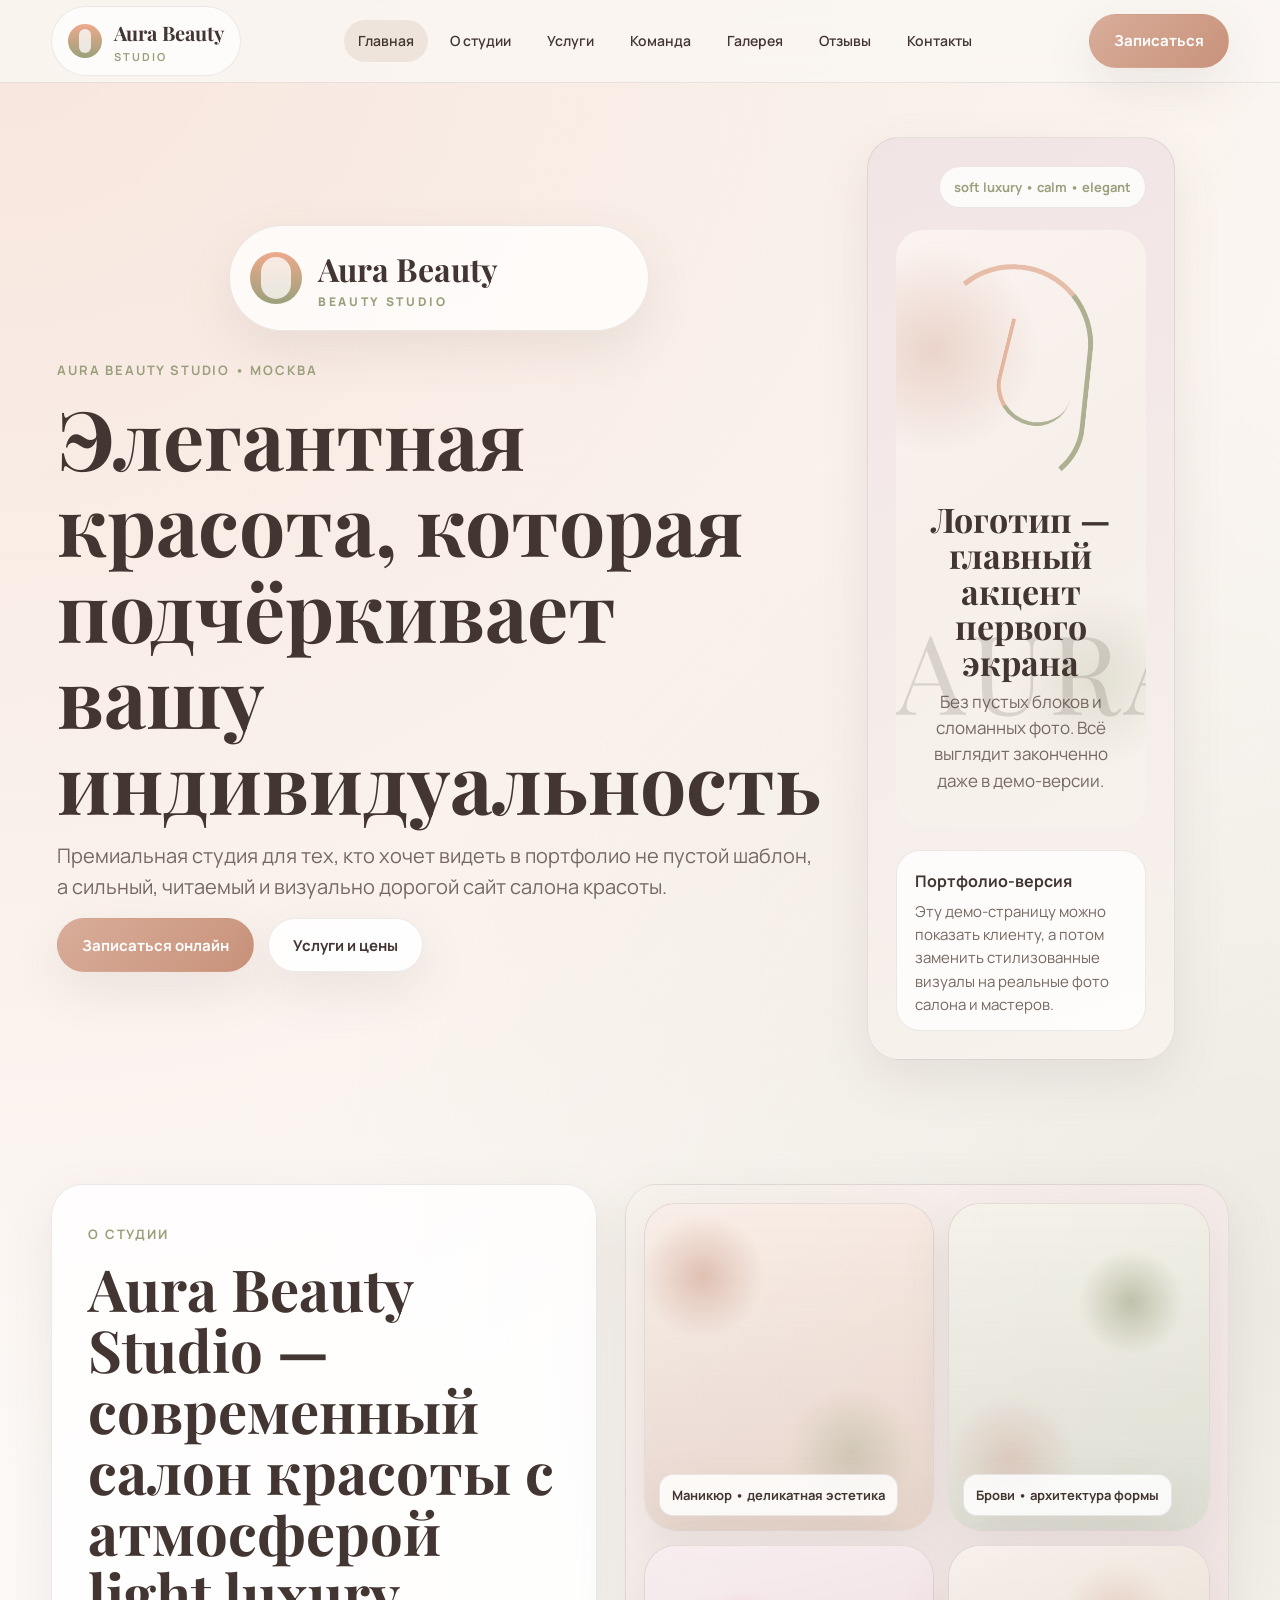
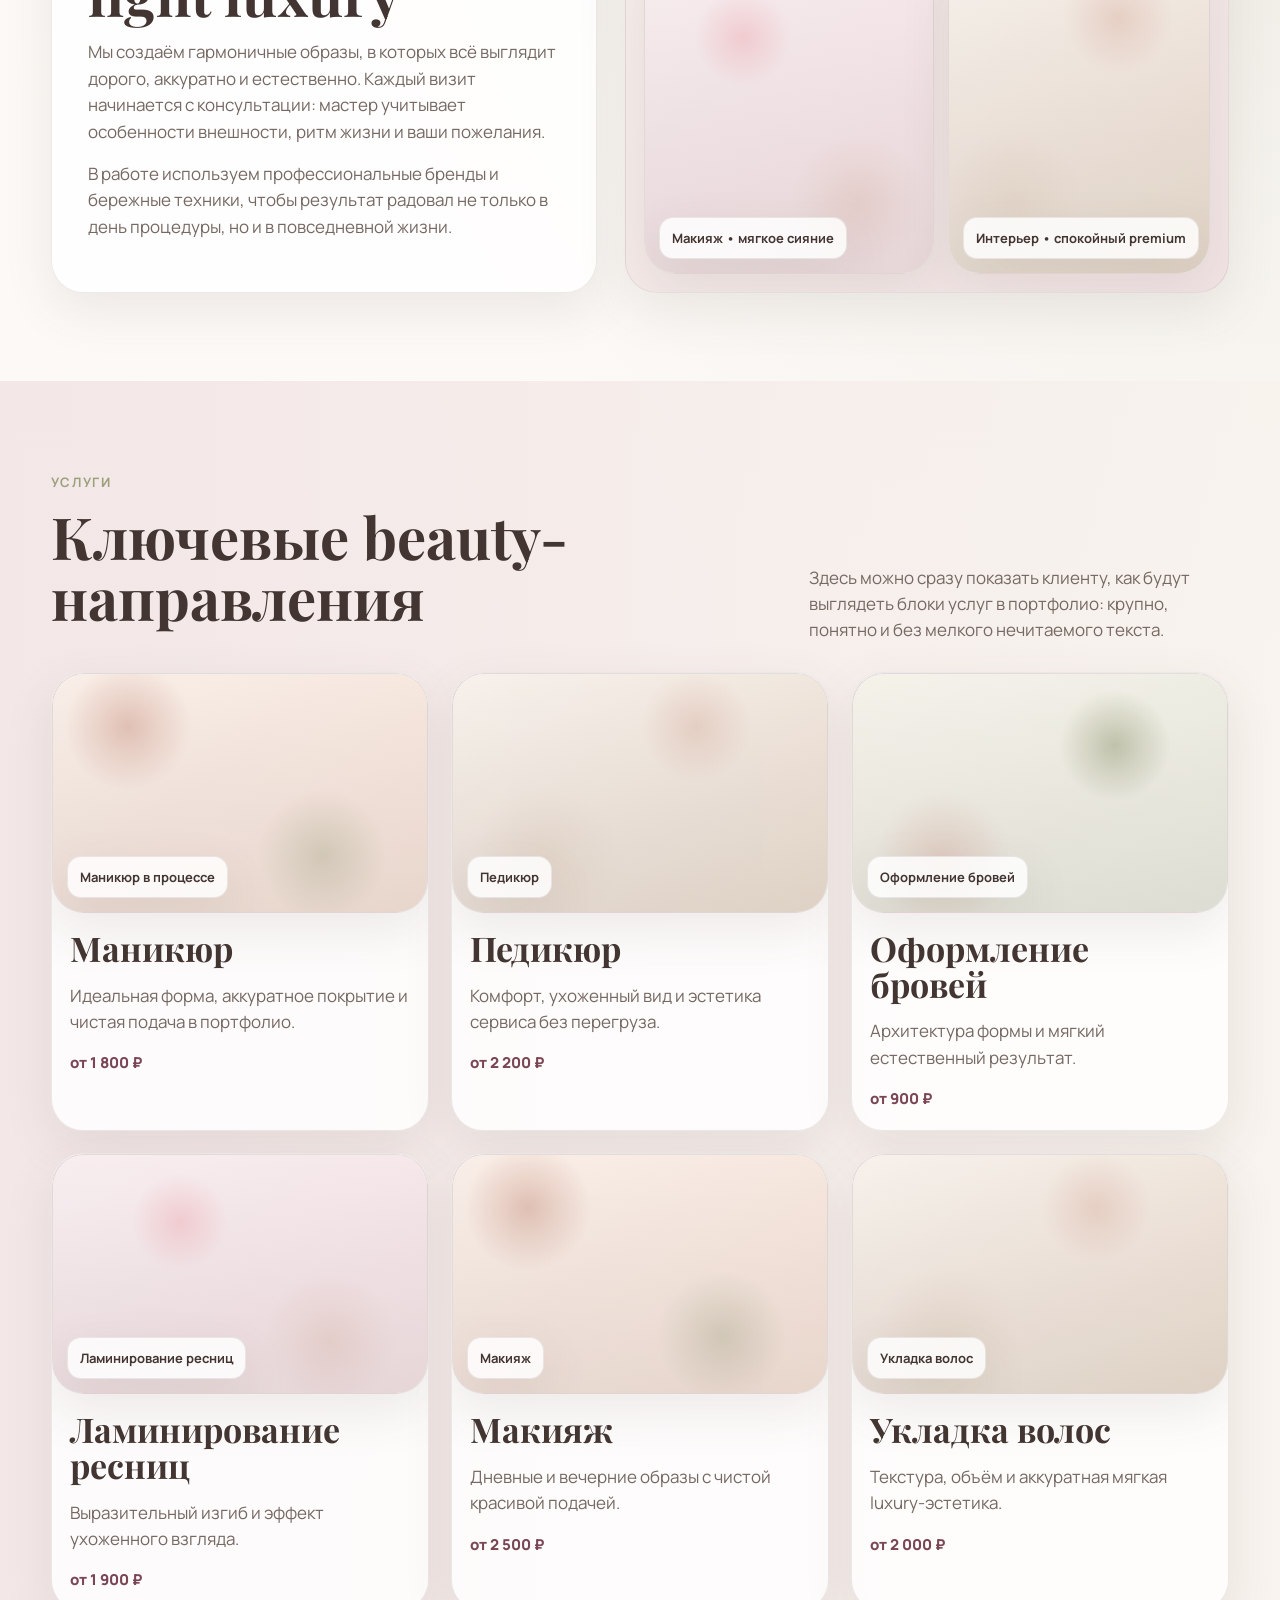
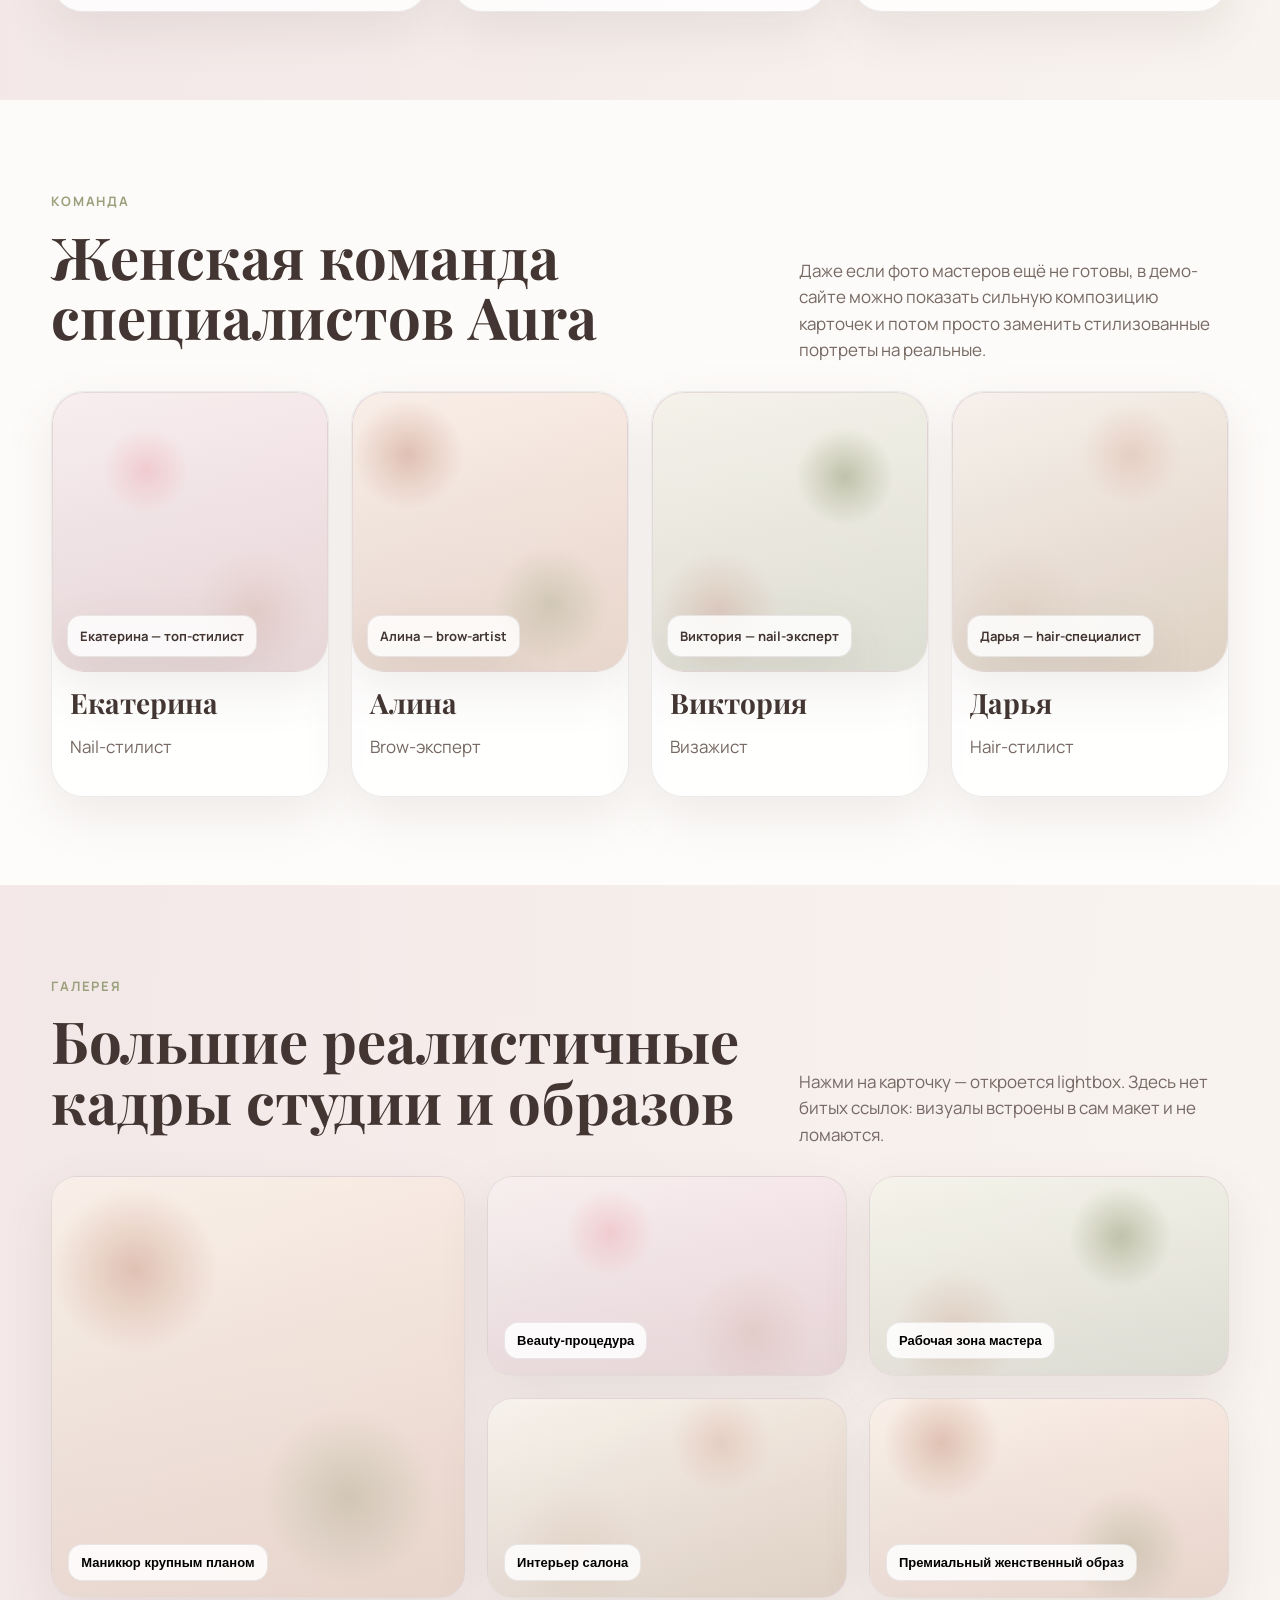
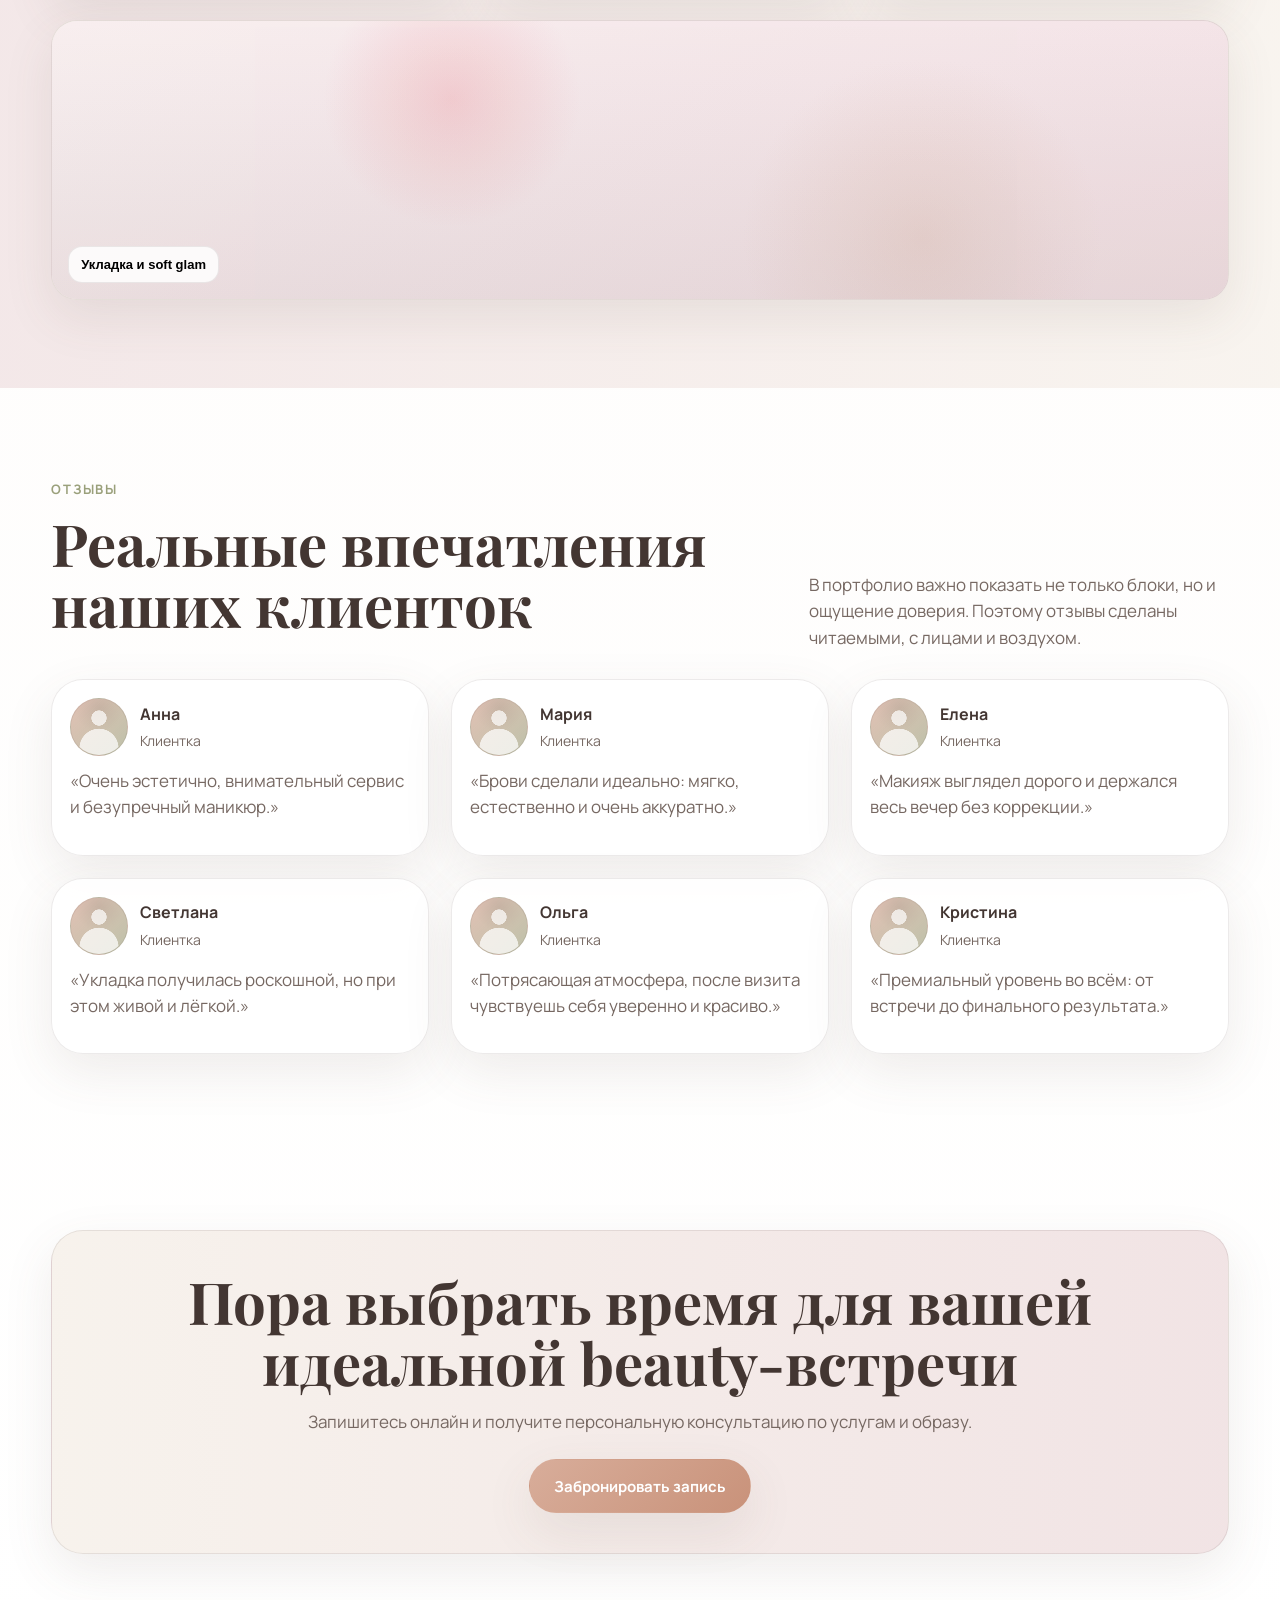
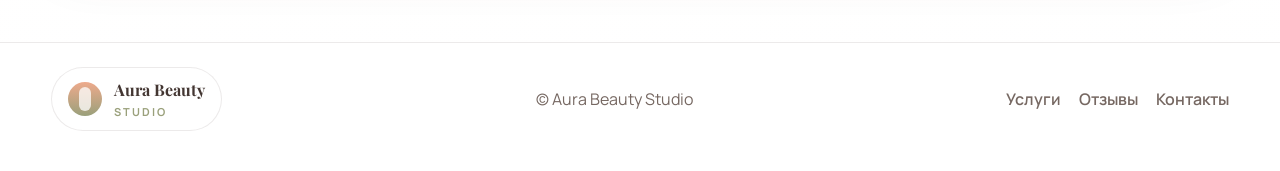
==== commit 20fd0f29: "Update index.html" ====
--- a/index.html
+++ b/index.html
@@ -1,4 +1,4 @@
-      <!DOCTYPE html>
+<!DOCTYPE html>
 <html lang="ru">
 <head>
   <meta charset="UTF-8" />
@@ -115,7 +115,14 @@
       border-radius: 999px;
     }
     .brand strong { display: block; font-family: "Playfair Display", serif; font-size: 20px; }
-    .brand span { display: block; font-size: 11px; color: var(--olive); font-weight: 700; letter-spacing: .18em; text-transform: uppercase; }
+    .brand .mini-text {
+      display: block;
+      font-size: 11px;
+      color: var(--olive);
+      font-weight: 700;
+      letter-spacing: .18em;
+      text-transform: uppercase;
+    }
 
     .nav {
       display: flex;
@@ -165,7 +172,14 @@
     }
     .hero-logo .brand-mark { width: 52px; height: 52px; }
     .hero-logo strong { font-family: "Playfair Display", serif; font-size: 32px; display: block; }
-    .hero-logo span { color: var(--olive); text-transform: uppercase; letter-spacing: .22em; font-weight: 800; font-size: 12px; }
+    .hero-logo .mini-text {
+      color: var(--olive);
+      text-transform: uppercase;
+      letter-spacing: .22em;
+      font-weight: 800;
+      font-size: 12px;
+      display: block;
+    }
     .hero-copy p.lead { font-size: 20px; max-width: 760px; }
 
     .hero-visual {
@@ -500,7 +514,7 @@
       .gallery-item:nth-child(6) { min-height: 220px; }
       .footer-wrap { justify-content: center; text-align: center; }
       .brand strong { font-size: 17px; }
-      .brand span { font-size: 10px; }
+      .brand .mini-text { font-size: 10px; }
     }
   </style>
 </head>
@@ -511,7 +525,7 @@
         <span class="brand-mark"></span>
         <span>
           <strong>Aura Beauty</strong>
-          <span>Studio</span>
+          <span class="mini-text">Studio</span>
         </span>
       </a>
       <nav class="nav">
@@ -535,7 +549,7 @@
             <span class="brand-mark"></span>
             <span>
               <strong>Aura Beauty</strong>
-              <span>Beauty Studio</span>
+              <span class="mini-text">Beauty Studio</span>
             </span>
           </div>
           <span class="eyebrow">AURA BEAUTY STUDIO • МОСКВА</span>
@@ -709,7 +723,7 @@
         <span class="brand-mark"></span>
         <span>
           <strong style="font-size:16px;">Aura Beauty</strong>
-          <span>Studio</span>
+          <span class="mini-text">Studio</span>
         </span>
       </a>
       <div style="color:var(--muted)">© Aura Beauty Studio</div>
